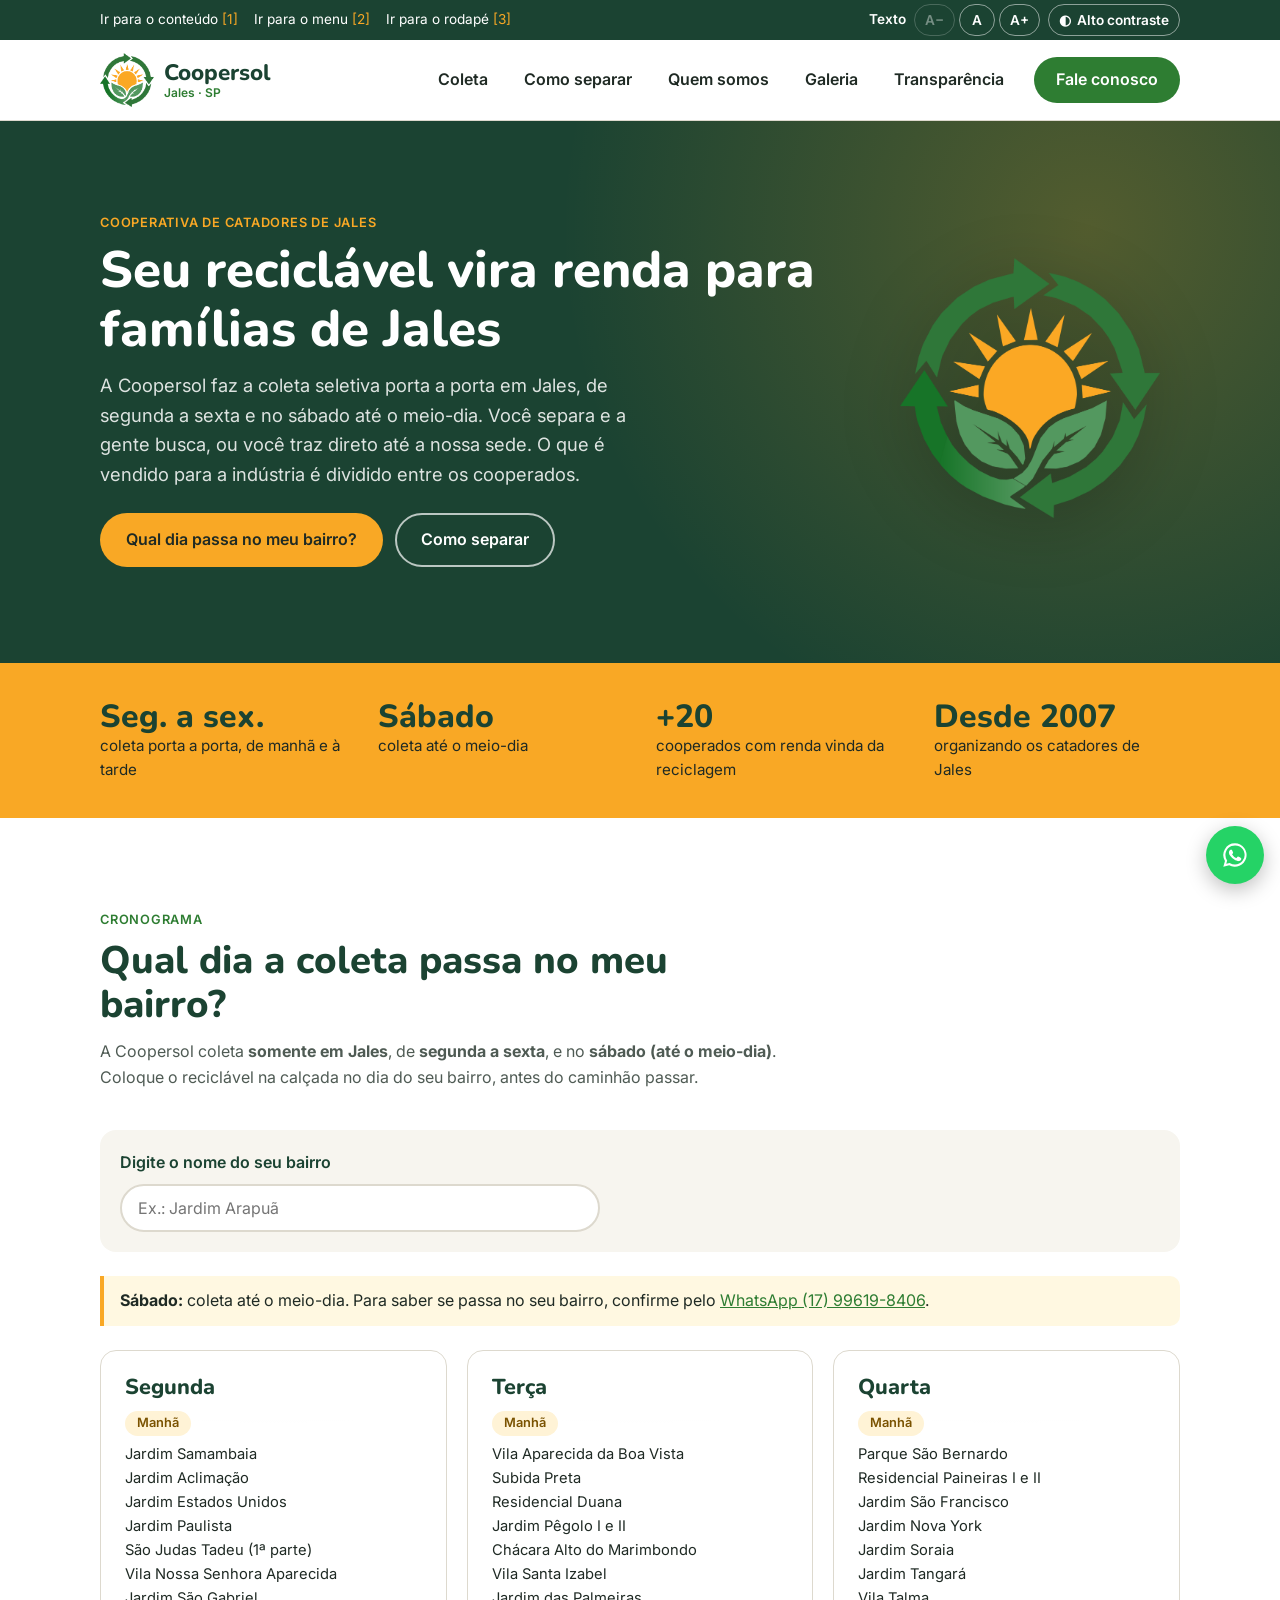
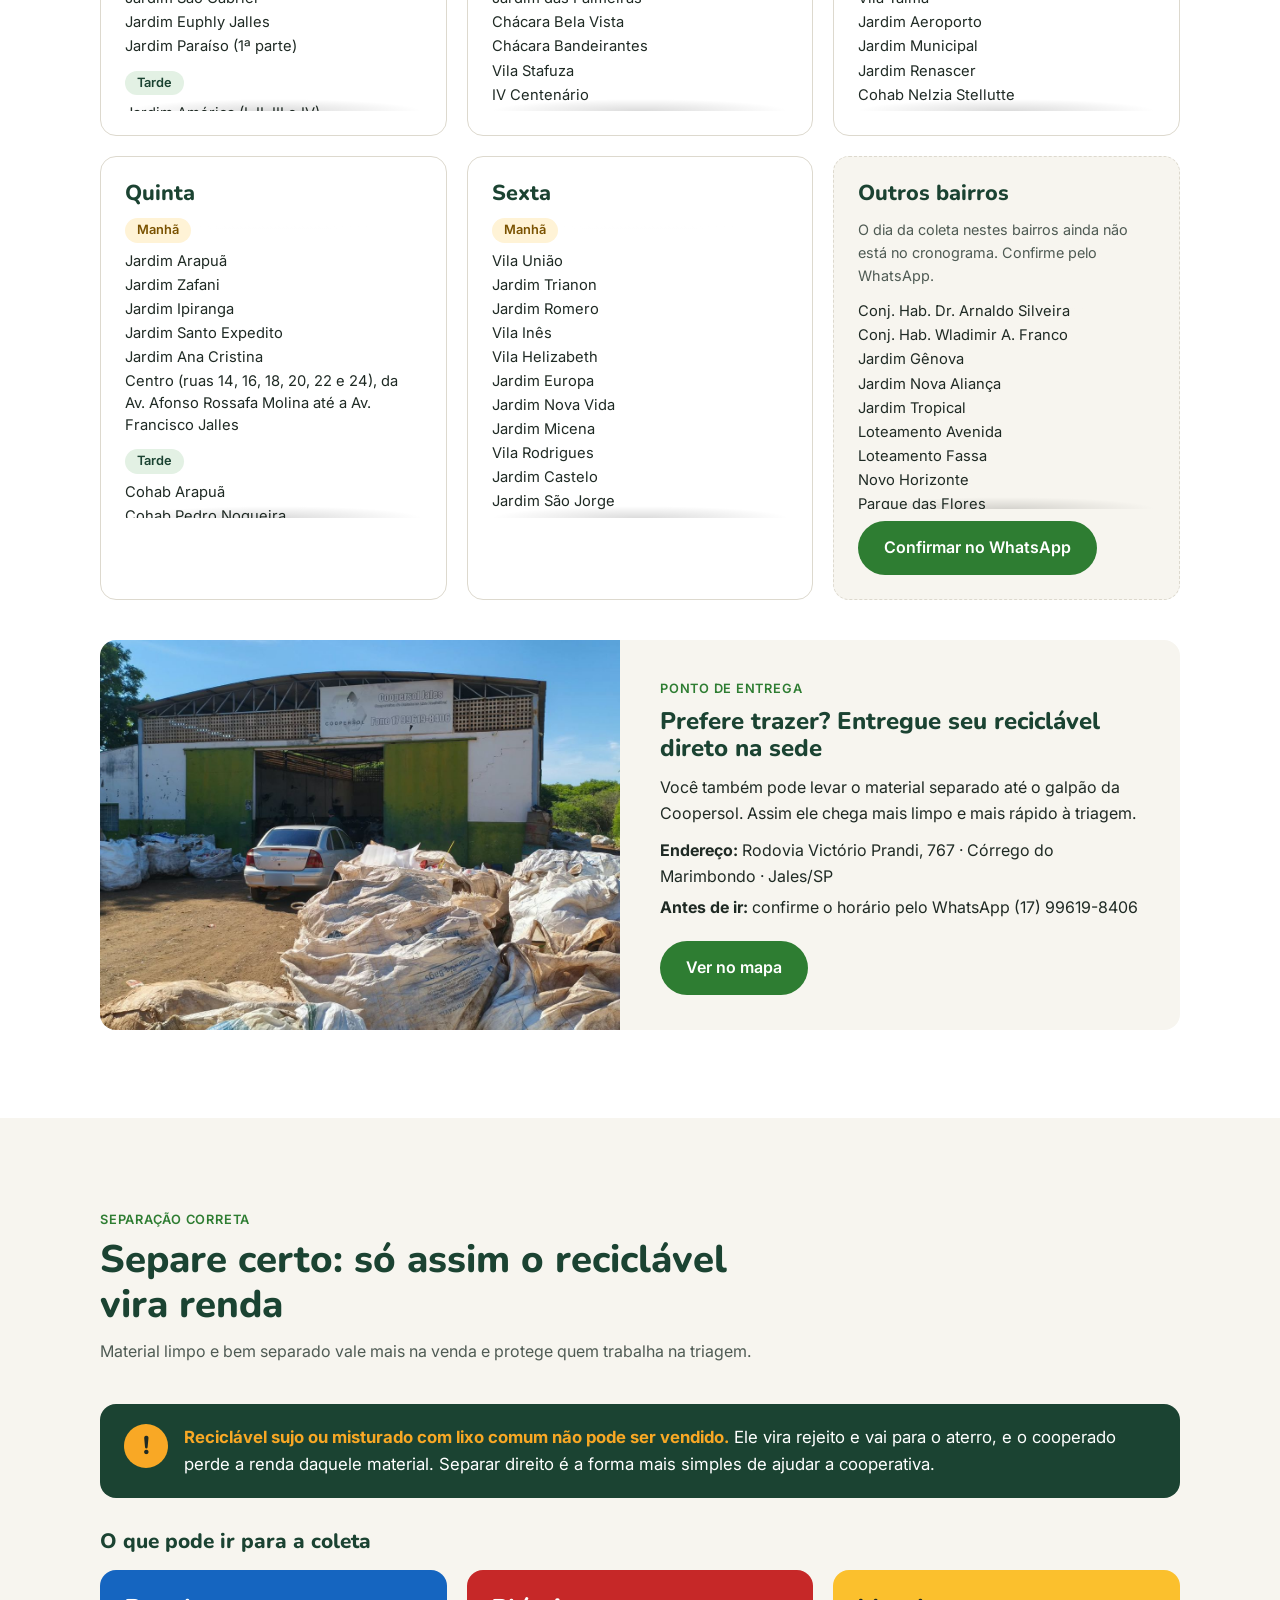
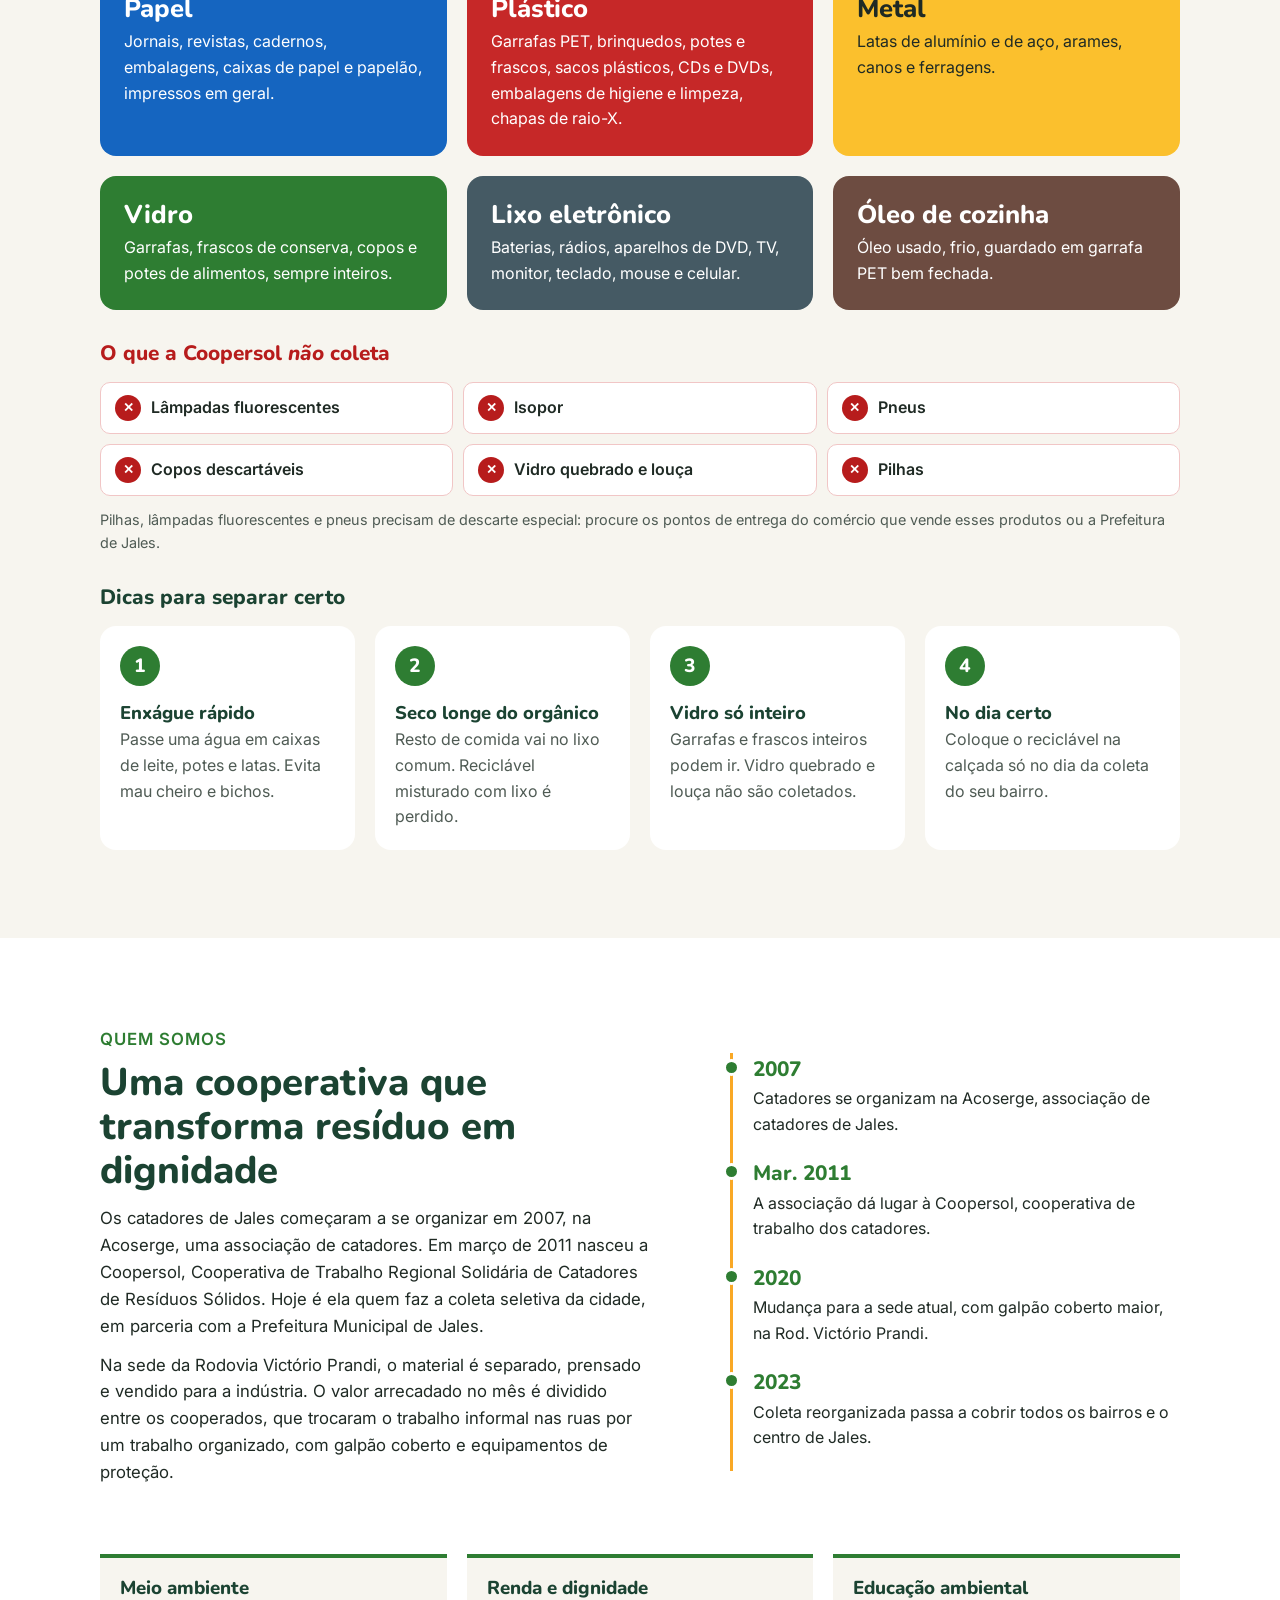
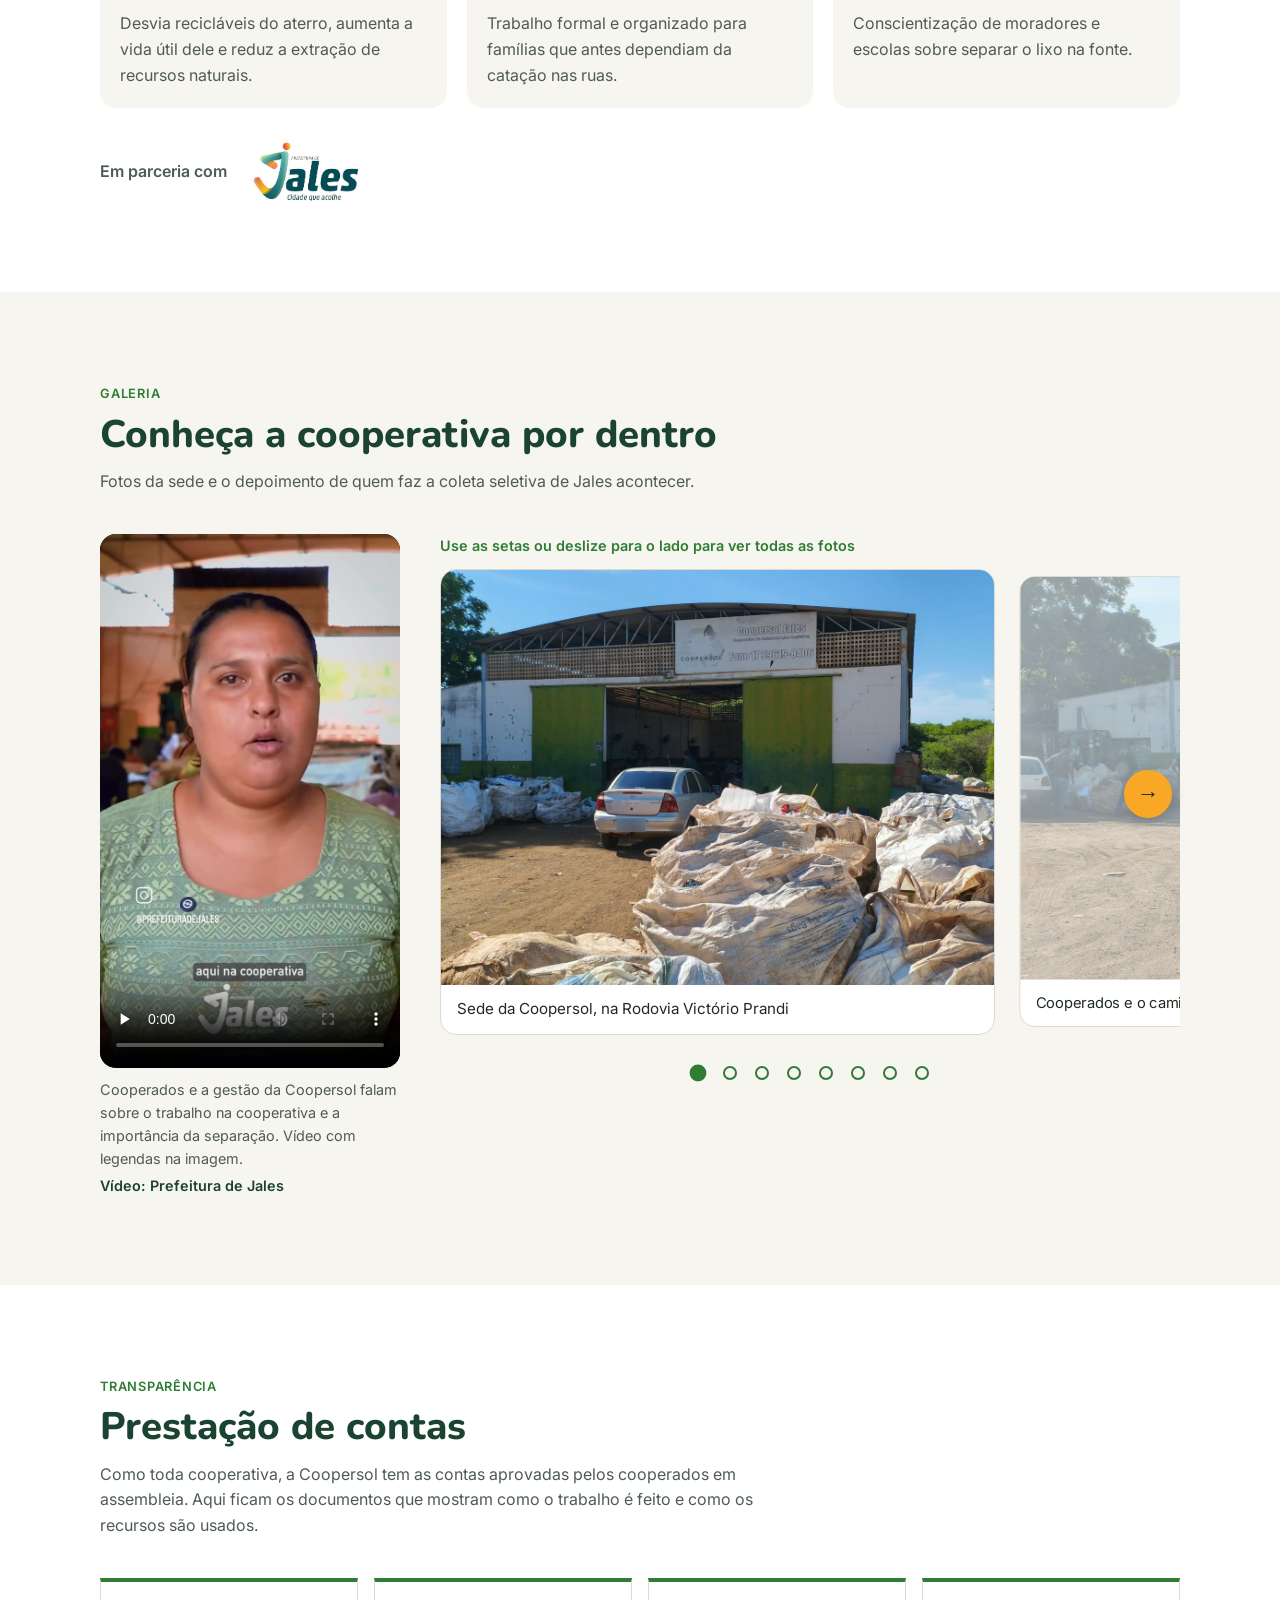
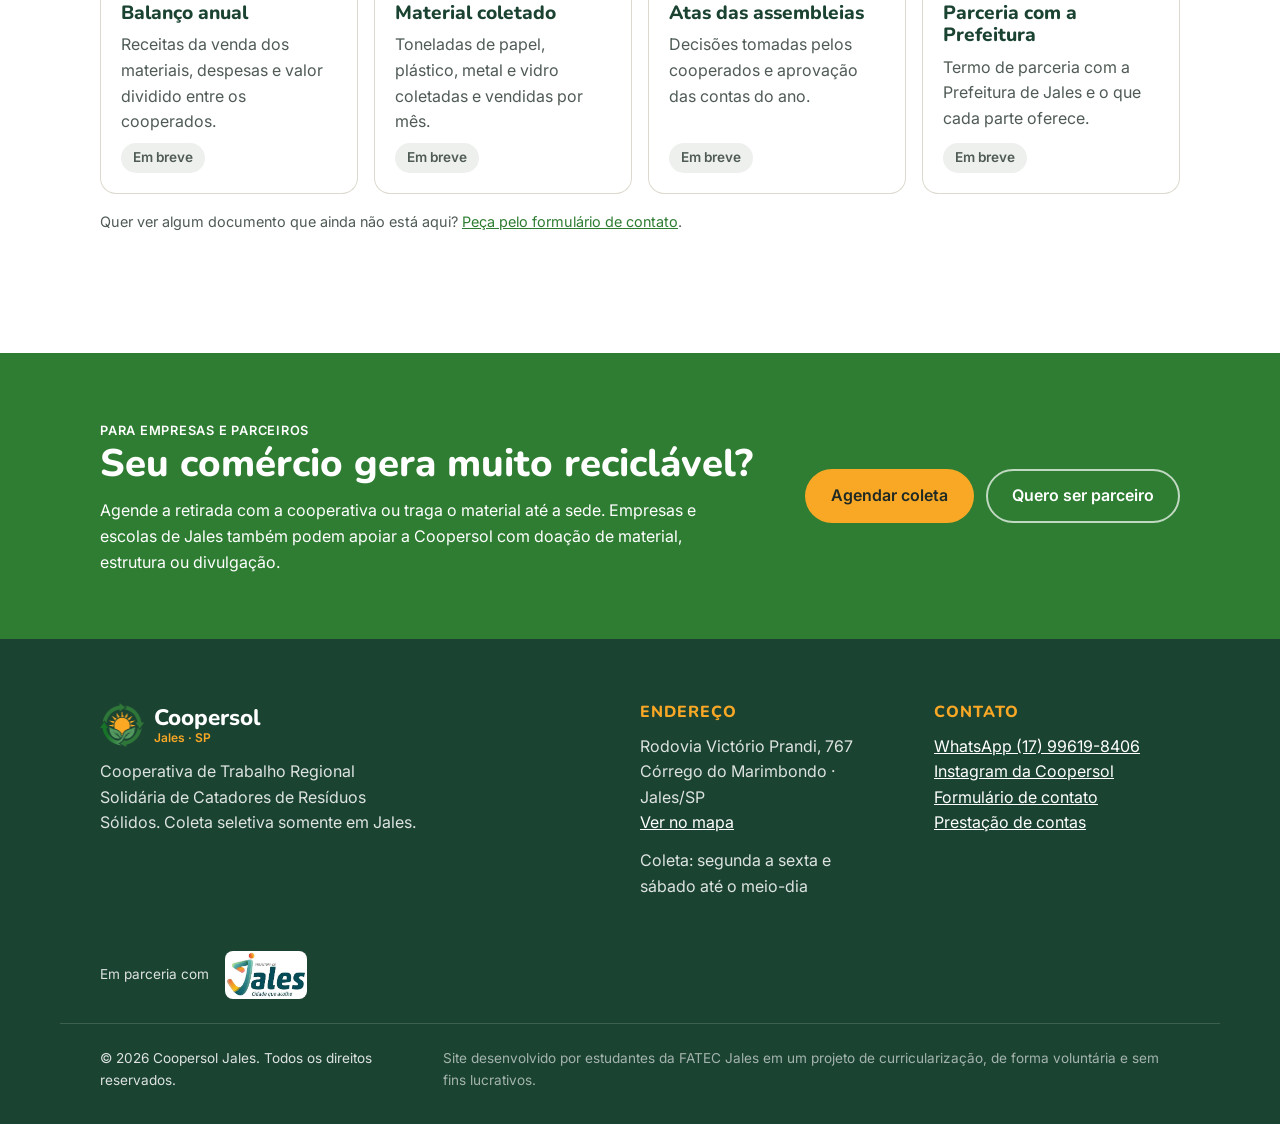
==== index.html @ 50dcba70 "Add files via upload" ====
<!DOCTYPE html>
<html lang="pt-BR">
<head>
  <meta charset="UTF-8">
  <meta name="viewport" content="width=device-width, initial-scale=1.0">
  <title>Coopersol Jales — Coleta seletiva que gera renda</title>
  <meta name="description" content="Coopersol: cooperativa de catadores que faz a coleta seletiva em Jales/SP, de segunda a sábado. Veja o dia da coleta no seu bairro, o que separar e o que não coletamos.">
  <link rel="icon" href="assets/img/logo.png" type="image/svg+xml">

  <!-- Fontes -->
  <link rel="preconnect" href="https://fonts.googleapis.com">
  <link rel="preconnect" href="https://fonts.gstatic.com" crossorigin>
  <link href="https://fonts.googleapis.com/css2?family=Inter:wght@400;600&family=Nunito:wght@700;800&display=swap" rel="stylesheet">

  <!-- CSS: base para todos + um arquivo por tamanho de tela -->
  <link rel="stylesheet" href="assets/css/base.css">
  <link rel="stylesheet" href="assets/css/mobile.css" media="(max-width: 767px)">
  <link rel="stylesheet" href="assets/css/tablet.css" media="(min-width: 768px) and (max-width: 1023px)">
  <link rel="stylesheet" href="assets/css/desktop.css" media="(min-width: 1024px)">

  <!-- Aplica as preferências de acessibilidade salvas antes de desenhar a página (evita "piscar") -->
  <script>
    try {
      var a11y = JSON.parse(localStorage.getItem('coopersol-a11y') || '{}');
      if (a11y.contraste) document.documentElement.classList.add('alto-contraste');
      if (a11y.fonte) document.documentElement.style.fontSize = [100, 112.5, 125, 137.5][a11y.fonte] + '%';
    } catch (e) {}
  </script>
  <script src="assets/js/main.js" defer></script>
</head>
<body>

  <!-- ===== ACESSIBILIDADE =====
       Atalhos de teclado no padrão eMAG: Alt+1 conteúdo, Alt+2 menu, Alt+3 rodapé.
       Os botões de fonte e contraste são controlados por assets/js/main.js e ficam salvos no navegador. -->
  <a class="pular" href="#conteudo">Pular para o conteúdo</a>

  <div class="acessibilidade" role="region" aria-label="Opções de acessibilidade">
    <div class="container acessibilidade__linha">
      <nav class="acessibilidade__atalhos" aria-label="Atalhos">
        <a href="#conteudo" accesskey="1">Ir para o conteúdo <span>[1]</span></a>
        <a href="#menu" accesskey="2">Ir para o menu <span>[2]</span></a>
        <a href="#contato" accesskey="3">Ir para o rodapé <span>[3]</span></a>
      </nav>
      <div class="acessibilidade__opcoes">
        <span class="acessibilidade__rotulo" id="rotulo-fonte">Texto</span>
        <div class="a11y-grupo" role="group" aria-labelledby="rotulo-fonte">
          <button type="button" class="a11y-botao" data-a11y="menos" aria-label="A− diminuir o texto">A&minus;</button>
          <button type="button" class="a11y-botao" data-a11y="normal" aria-label="A tamanho normal do texto">A</button>
          <button type="button" class="a11y-botao" data-a11y="mais" aria-label="A+ aumentar o texto">A+</button>
        </div>
        <button type="button" class="a11y-botao" data-a11y="contraste" aria-pressed="false">
          <span aria-hidden="true">&#9680;</span> Alto contraste
        </button>
      </div>
      <p class="sr-only" id="a11y-aviso" aria-live="polite"></p>
    </div>
  </div>

  <!-- ===== CABEÇALHO ===== -->
  <header class="topo">
    <div class="container topo__linha">
      <a href="#conteudo" class="marca">
        <img src="assets/img/logo.png" alt="" class="marca__simbolo" width="54" height="54">
        <span class="marca__texto">
          <span class="marca__nome">Coopersol</span>
          <span class="marca__local">Jales · SP</span>
        </span>
      </a>

      <!-- Menu sem JavaScript: o checkbox abre/fecha o menu no celular -->
      <input type="checkbox" id="menu-toggle" class="menu-toggle" aria-label="Abrir menu">
      <label for="menu-toggle" class="menu-botao" aria-hidden="true">
        <span></span><span></span><span></span>
      </label>

      <nav class="menu" id="menu" aria-label="Menu principal">
        <a href="#coleta">Coleta</a>
        <a href="#separar">Como separar</a>
        <a href="#sobre">Quem somos</a>
        <a href="#galeria">Galeria</a>
        <a href="#transparencia">Transparência</a>
        <a href="formulario.html" class="menu__destaque">Fale conosco</a>
      </nav>
    </div>
  </header>

  <main id="conteudo" tabindex="-1">

    <!-- ===== HERO ===== -->
    <section class="hero">
      <div class="container hero__linha">
        <div class="hero__texto">
          <p class="etiqueta etiqueta--clara">Cooperativa de catadores de Jales</p>
          <h1>Seu reciclável vira renda para famílias de Jales</h1>
          <p class="hero__resumo">
            A Coopersol faz a coleta seletiva porta a porta em Jales, de segunda a sexta
            e no sábado até o meio-dia. Você separa e a gente busca, ou você traz direto até a nossa sede.
            O que é vendido para a indústria é dividido entre os cooperados.
          </p>
          <div class="hero__acoes">
            <a href="#coleta" class="botao botao--sol">Qual dia passa no meu bairro?</a>
            <a href="#separar" class="botao botao--contorno">Como separar</a>
          </div>
        </div>

        <div class="hero__arte" aria-hidden="true">
          <img src="assets/img/logo.png" alt="" width="260" height="260">
        </div>
      </div>
    </section>

    <!-- ===== NÚMEROS ===== -->
    <section class="numeros" aria-label="A Coopersol em números">
      <div class="container numeros__linha">
        <div class="numero">
          <strong>Seg. a sex.</strong>
          <span>coleta porta a porta, de manhã e à tarde</span>
        </div>
        <div class="numero">
          <strong>Sábado</strong>
          <span>coleta até o meio-dia</span>
        </div>
        <div class="numero">
          <strong>+20</strong>
          <span>cooperados com renda vinda da reciclagem</span>
        </div>
        <div class="numero">
          <strong>Desde 2007</strong>
          <span>organizando os catadores de Jales</span>
        </div>
      </div>
    </section>

    <!-- ===== COLETA NO BAIRRO ===== -->
    <section id="coleta" class="secao" aria-labelledby="titulo-coleta">
      <div class="container">
        <div class="secao__cabeca">
          <p class="etiqueta">Cronograma</p>
          <h2 id="titulo-coleta">Qual dia a coleta passa no meu bairro?</h2>
          <p>
            A Coopersol coleta <strong>somente em Jales</strong>, de <strong>segunda a sexta</strong>,
            e no <strong>sábado (até o meio-dia)</strong>. Coloque o reciclável na calçada no dia do seu bairro,
            antes do caminhão passar.
          </p>
        </div>

        <!-- Busca de bairro (assets/js/main.js). Sem JavaScript, a lista completa continua visível. -->
        <div class="busca" role="search" hidden>
          <label for="busca-bairro" class="busca__rotulo">Digite o nome do seu bairro</label>
          <div class="busca__linha">
            <input type="search" id="busca-bairro" class="busca__campo" placeholder="Ex.: Jardim Arapuã"
                   autocomplete="off" aria-describedby="busca-resultado">
          </div>
          <p class="busca__resultado" id="busca-resultado" aria-live="polite"></p>
        </div>

        <p class="aviso">
          <strong>Sábado:</strong> coleta até o meio-dia. Para saber se passa no seu bairro, confirme pelo
          <a href="https://wa.me/5517996198406">WhatsApp (17) 99619-8406</a>.
        </p>

        <div class="dias">
          <article class="dia" data-dia="Segunda">
            <h3 class="dia__nome">Segunda</h3>
            <div class="dia__corpo" tabindex="0" role="region" aria-label="Bairros atendidos na segunda">
              <div class="turno" data-turno="Manhã">
                <span class="turno__rotulo turno__rotulo--manha">Manhã</span>
                <ul class="bairros">
                  <li>Jardim Samambaia</li>
                  <li>Jardim Aclimação</li>
                  <li>Jardim Estados Unidos</li>
                  <li>Jardim Paulista</li>
                  <li>São Judas Tadeu (1ª parte)</li>
                  <li>Vila Nossa Senhora Aparecida</li>
                  <li>Jardim São Gabriel</li>
                  <li>Jardim Euphly Jalles</li>
                  <li>Jardim Paraíso (1ª parte)</li>
                </ul>
              </div>
              <div class="turno" data-turno="Tarde">
                <span class="turno__rotulo turno__rotulo--tarde">Tarde</span>
                <ul class="bairros">
                  <li>Jardim América (I, II, III e IV)</li>
                  <li>São Judas Tadeu (2ª parte)</li>
                  <li>Jardim Paraíso (2ª parte)</li>
                  <li>Centro (comércio)</li>
                </ul>
              </div>
            </div>
          </article>

          <article class="dia" data-dia="Terça">
            <h3 class="dia__nome">Terça</h3>
            <div class="dia__corpo" tabindex="0" role="region" aria-label="Bairros atendidos na terça">
              <div class="turno" data-turno="Manhã">
                <span class="turno__rotulo turno__rotulo--manha">Manhã</span>
                <ul class="bairros">
                  <li>Vila Aparecida da Boa Vista</li>
                  <li>Subida Preta</li>
                  <li>Residencial Duana</li>
                  <li>Jardim Pêgolo I e II</li>
                  <li>Chácara Alto do Marimbondo</li>
                  <li>Vila Santa Izabel</li>
                  <li>Jardim das Palmeiras</li>
                  <li>Chácara Bela Vista</li>
                  <li>Chácara Bandeirantes</li>
                  <li>Vila Stafuza</li>
                  <li>IV Centenário</li>
                  <li>Vila São José</li>
                  <li>Jardim Bom Jesus</li>
                  <li>Jardim Morumbi</li>
                  <li>Residencial Maria Silveira</li>
                  <li>Residencial Maria Paula</li>
                  <li>Vila Pinheiro</li>
                  <li>Vila Norma</li>
                </ul>
              </div>
              <div class="turno" data-turno="Tarde">
                <span class="turno__rotulo turno__rotulo--tarde">Tarde</span>
                <ul class="bairros">
                  <li>Jardim Oiti</li>
                  <li>Jardim Primavera</li>
                  <li>Residencial São Lucas</li>
                  <li>Jardim Pires de Andrade</li>
                  <li>Vila Nascimento</li>
                  <li>Alto do Ipê</li>
                  <li>Centro (comércio)</li>
                </ul>
              </div>
            </div>
          </article>

          <article class="dia" data-dia="Quarta">
            <h3 class="dia__nome">Quarta</h3>
            <div class="dia__corpo" tabindex="0" role="region" aria-label="Bairros atendidos na quarta">
              <div class="turno" data-turno="Manhã">
                <span class="turno__rotulo turno__rotulo--manha">Manhã</span>
                <ul class="bairros">
                  <li>Parque São Bernardo</li>
                  <li>Residencial Paineiras I e II</li>
                  <li>Jardim São Francisco</li>
                  <li>Jardim Nova York</li>
                  <li>Jardim Soraia</li>
                  <li>Jardim Tangará</li>
                  <li>Vila Talma</li>
                  <li>Jardim Aeroporto</li>
                  <li>Jardim Municipal</li>
                  <li>Jardim Renascer</li>
                  <li>Cohab Nelzia Stellutte</li>
                  <li>CECAP</li>
                  <li>Jardim Novo Mundo</li>
                  <li>Jardim Brasília</li>
                  <li>Jardim Paulo VI</li>
                  <li>Cohab Honório Amadeu</li>
                  <li>Vila Maria</li>
                </ul>
              </div>
              <div class="turno" data-turno="Tarde">
                <span class="turno__rotulo turno__rotulo--tarde">Tarde</span>
                <ul class="bairros">
                  <li>Jardim Morumbi</li>
                  <li>Jardim Eldorado</li>
                  <li>Jardim Brasil</li>
                  <li>Jardim Monterey</li>
                  <li>Jardim do Bosque</li>
                  <li>Jardim Guaraní</li>
                  <li>Centro (comércio)</li>
                </ul>
              </div>
            </div>
          </article>

          <article class="dia" data-dia="Quinta">
            <h3 class="dia__nome">Quinta</h3>
            <div class="dia__corpo" tabindex="0" role="region" aria-label="Bairros atendidos na quinta">
              <div class="turno" data-turno="Manhã">
                <span class="turno__rotulo turno__rotulo--manha">Manhã</span>
                <ul class="bairros">
                  <li>Jardim Arapuã</li>
                  <li>Jardim Zafani</li>
                  <li>Jardim Ipiranga</li>
                  <li>Jardim Santo Expedito</li>
                  <li>Jardim Ana Cristina</li>
                  <li>Centro (ruas 14, 16, 18, 20, 22 e 24), da Av. Afonso Rossafa Molina até a Av. Francisco Jalles</li>
                </ul>
              </div>
              <div class="turno" data-turno="Tarde">
                <span class="turno__rotulo turno__rotulo--tarde">Tarde</span>
                <ul class="bairros">
                  <li>Cohab Arapuã</li>
                  <li>Cohab Pedro Nogueira</li>
                  <li>Cohab João Colodetti</li>
                  <li>Vila Mariana</li>
                  <li>Maria Gabriela</li>
                  <li>JACB</li>
                  <li>Monte Líbano</li>
                </ul>
              </div>
            </div>
          </article>

          <article class="dia" data-dia="Sexta">
            <h3 class="dia__nome">Sexta</h3>
            <div class="dia__corpo" tabindex="0" role="region" aria-label="Bairros atendidos na sexta">
              <div class="turno" data-turno="Manhã">
                <span class="turno__rotulo turno__rotulo--manha">Manhã</span>
                <ul class="bairros">
                  <li>Vila União</li>
                  <li>Jardim Trianon</li>
                  <li>Jardim Romero</li>
                  <li>Vila Inês</li>
                  <li>Vila Helizabeth</li>
                  <li>Jardim Europa</li>
                  <li>Jardim Nova Vida</li>
                  <li>Jardim Micena</li>
                  <li>Vila Rodrigues</li>
                  <li>Jardim Castelo</li>
                  <li>Jardim São Jorge</li>
                  <li>Vila Goldoni</li>
                  <li>Nova Jales (I e II)</li>
                  <li>Jardim Alvorada</li>
                  <li>Residencial Alpha Jales</li>
                </ul>
              </div>
              <div class="turno" data-turno="Tarde">
                <span class="turno__rotulo turno__rotulo--tarde">Tarde</span>
                <ul class="bairros">
                  <li>Cohab Roque Viola</li>
                  <li>Cohab Dercílio Joaquim de Carvalho</li>
                  <li>Cohab Santo Hernandes Argentina</li>
                  <li>Residencial Big Plaza</li>
                  <li>Centro (Rua 1 até a Av. Jânio Quadros)</li>
                  <li>Centro (Rua 2 até a Rua 14)</li>
                </ul>
              </div>
            </div>
          </article>

          <article class="dia dia--outros" data-dia="Outros" data-a-confirmar>
            <h3 class="dia__nome">Outros bairros</h3>
            <p class="dia__nota">O dia da coleta nestes bairros ainda não está no cronograma. Confirme pelo WhatsApp.</p>
            <div class="dia__corpo" tabindex="0" role="region" aria-label="Outros bairros, com dia a confirmar">
              <div class="turno" data-turno="dia a confirmar">
                <ul class="bairros">
                  <li>Conj. Hab. Dr. Arnaldo Silveira</li>
                  <li>Conj. Hab. Wladimir A. Franco</li>
                  <li>Jardim Gênova</li>
                  <li>Jardim Nova Aliança</li>
                  <li>Jardim Tropical</li>
                  <li>Loteamento Avenida</li>
                  <li>Loteamento Fassa</li>
                  <li>Novo Horizonte</li>
                  <li>Parque das Flores</li>
                  <li>Parque Industrial I (José Antônio Caparroz)</li>
                  <li>Parque Industrial II (Valentim Paulo Viola)</li>
                  <li>Residencial Bella Vista</li>
                  <li>Residencial Carmom</li>
                  <li>Residencial Gran Plaza</li>
                  <li>Residencial Green Valley</li>
                  <li>Residencial Hipócrates</li>
                  <li>Residencial Honório Amadeu</li>
                  <li>Residencial Jardim Elisa</li>
                  <li>Residencial Jardim Vila Maria II</li>
                  <li>Residencial José Rodrigues</li>
                  <li>Residencial Maione</li>
                </ul>
              </div>
            </div>
            <a href="https://wa.me/5517996198406" class="botao botao--verde">Confirmar no WhatsApp</a>
          </article>
        </div>

        <!-- Ponto de entrega na sede -->
        <div class="entrega">
          <img src="assets/img/galeria/01-fachada.jpg" alt="Fachada da sede da Coopersol, um galpão branco e verde com a placa da cooperativa" class="entrega__foto" width="1200" height="900" loading="lazy">
          <div class="entrega__texto">
            <p class="etiqueta">Ponto de entrega</p>
            <h3>Prefere trazer? Entregue seu reciclável direto na sede</h3>
            <p>
              Você também pode levar o material separado até o galpão da Coopersol.
              Assim ele chega mais limpo e mais rápido à triagem.
            </p>
            <ul class="entrega__info">
              <li><strong>Endereço:</strong> Rodovia Victório Prandi, 767 · Córrego do Marimbondo · Jales/SP</li>
              <li><strong>Antes de ir:</strong> confirme o horário pelo WhatsApp (17) 99619-8406</li>
            </ul>
            <a href="https://www.google.com/maps/search/?api=1&amp;query=-20.307562%2C-50.548875" class="botao botao--verde">Ver no mapa</a>
          </div>
        </div>
      </div>
    </section>

    <!-- ===== COMO SEPARAR ===== -->
    <section id="separar" class="secao secao--papel" aria-labelledby="titulo-separar">
      <div class="container">
        <div class="secao__cabeca">
          <p class="etiqueta">Separação correta</p>
          <h2 id="titulo-separar">Separe certo: só assim o reciclável vira renda</h2>
          <p>Material limpo e bem separado vale mais na venda e protege quem trabalha na triagem.</p>
        </div>

        <div class="destaque-separacao" role="note">
          <span class="destaque-separacao__icone" aria-hidden="true">!</span>
          <p>
            <strong>Reciclável sujo ou misturado com lixo comum não pode ser vendido.</strong>
            Ele vira rejeito e vai para o aterro, e o cooperado perde a renda daquele material.
            Separar direito é a forma mais simples de ajudar a cooperativa.
          </p>
        </div>

        <h3 class="subtitulo">O que pode ir para a coleta</h3>
        <div class="materiais">
          <article class="material material--papel">
            <h4>Papel</h4>
            <p>Jornais, revistas, cadernos, embalagens, caixas de papel e papelão, impressos em geral.</p>
          </article>
          <article class="material material--plastico">
            <h4>Plástico</h4>
            <p>Garrafas PET, brinquedos, potes e frascos, sacos plásticos, CDs e DVDs, embalagens de higiene e limpeza, chapas de raio-X.</p>
          </article>
          <article class="material material--metal">
            <h4>Metal</h4>
            <p>Latas de alumínio e de aço, arames, canos e ferragens.</p>
          </article>
          <article class="material material--vidro">
            <h4>Vidro</h4>
            <p>Garrafas, frascos de conserva, copos e potes de alimentos, sempre inteiros.</p>
          </article>
          <article class="material material--eletronico">
            <h4>Lixo eletrônico</h4>
            <p>Baterias, rádios, aparelhos de DVD, TV, monitor, teclado, mouse e celular.</p>
          </article>
          <article class="material material--oleo">
            <h4>Óleo de cozinha</h4>
            <p>Óleo usado, frio, guardado em garrafa PET bem fechada.</p>
          </article>
        </div>

        <h3 class="subtitulo subtitulo--alerta">O que a Coopersol <em>não</em> coleta</h3>
        <ul class="nao-coleta">
          <li>Lâmpadas fluorescentes</li>
          <li>Isopor</li>
          <li>Pneus</li>
          <li>Copos descartáveis</li>
          <li>Vidro quebrado e louça</li>
          <li>Pilhas</li>
        </ul>
        <p class="nota">
          Pilhas, lâmpadas fluorescentes e pneus precisam de descarte especial: procure os pontos de
          entrega do comércio que vende esses produtos ou a Prefeitura de Jales.
        </p>

        <h3 class="subtitulo">Dicas para separar certo</h3>
        <div class="dicas">
          <div class="dica">
            <span class="dica__numero" aria-hidden="true">1</span>
            <div>
              <h4>Enxágue rápido</h4>
              <p>Passe uma água em caixas de leite, potes e latas. Evita mau cheiro e bichos.</p>
            </div>
          </div>
          <div class="dica">
            <span class="dica__numero" aria-hidden="true">2</span>
            <div>
              <h4>Seco longe do orgânico</h4>
              <p>Resto de comida vai no lixo comum. Reciclável misturado com lixo é perdido.</p>
            </div>
          </div>
          <div class="dica">
            <span class="dica__numero" aria-hidden="true">3</span>
            <div>
              <h4>Vidro só inteiro</h4>
              <p>Garrafas e frascos inteiros podem ir. Vidro quebrado e louça não são coletados.</p>
            </div>
          </div>
          <div class="dica">
            <span class="dica__numero" aria-hidden="true">4</span>
            <div>
              <h4>No dia certo</h4>
              <p>Coloque o reciclável na calçada só no dia da coleta do seu bairro.</p>
            </div>
          </div>
        </div>
      </div>
    </section>

    <!-- ===== QUEM SOMOS ===== -->
    <section id="sobre" class="secao" aria-labelledby="titulo-sobre">
      <div class="container sobre">
        <div class="sobre__texto">
          <p class="etiqueta">Quem somos</p>
          <h2 id="titulo-sobre">Uma cooperativa que transforma resíduo em dignidade</h2>
          <p>
            Os catadores de Jales começaram a se organizar em 2007, na Acoserge, uma associação
            de catadores. Em março de 2011 nasceu a Coopersol, Cooperativa de Trabalho Regional
            Solidária de Catadores de Resíduos Sólidos. Hoje é ela quem faz a coleta seletiva
            da cidade, em parceria com a Prefeitura Municipal de Jales.
          </p>
          <p>
            Na sede da Rodovia Victório Prandi, o material é separado, prensado e vendido
            para a indústria. O valor arrecadado no mês é dividido entre os cooperados, que
            trocaram o trabalho informal nas ruas por um trabalho organizado, com galpão coberto
            e equipamentos de proteção.
          </p>
        </div>

        <ol class="linha-tempo">
          <li>
            <span class="linha-tempo__ano">2007</span>
            <p>Catadores se organizam na Acoserge, associação de catadores de Jales.</p>
          </li>
          <li>
            <span class="linha-tempo__ano">Mar. 2011</span>
            <p>A associação dá lugar à Coopersol, cooperativa de trabalho dos catadores.</p>
          </li>
          <!-- CONFIRMAR com o Sandro se a mudança de sede foi mesmo em 2020 -->
          <li>
            <span class="linha-tempo__ano">2020</span>
            <p>Mudança para a sede atual, com galpão coberto maior, na Rod. Victório Prandi.</p>
          </li>
          <li>
            <span class="linha-tempo__ano">2023</span>
            <p>Coleta reorganizada passa a cobrir todos os bairros e o centro de Jales.</p>
          </li>
        </ol>
      </div>

      <div class="container pilares">
        <article class="pilar">
          <h3>Meio ambiente</h3>
          <p>Desvia recicláveis do aterro, aumenta a vida útil dele e reduz a extração de recursos naturais.</p>
        </article>
        <article class="pilar">
          <h3>Renda e dignidade</h3>
          <p>Trabalho formal e organizado para famílias que antes dependiam da catação nas ruas.</p>
        </article>
        <article class="pilar">
          <h3>Educação ambiental</h3>
          <p>Conscientização de moradores e escolas sobre separar o lixo na fonte.</p>
        </article>
      </div>

      <div class="container parceria">
        <p>Em parceria com</p>
        <img src="assets/img/prefeitura-jales.jpg" alt="Prefeitura de Jales, Cidade que acolhe" width="622" height="362" class="parceria__logo">
      </div>
    </section>

    <!-- ===== GALERIA: VÍDEO + CARROSSEL DE FOTOS ===== -->
    <section id="galeria" class="secao secao--papel" aria-labelledby="titulo-galeria">
      <div class="container">
        <div class="secao__cabeca">
          <p class="etiqueta">Galeria</p>
          <h2 id="titulo-galeria">Conheça a cooperativa por dentro</h2>
          <p>Fotos da sede e o depoimento de quem faz a coleta seletiva de Jales acontecer.</p>
        </div>

        <div class="galeria">
          <figure class="video">
            <video controls preload="none" poster="assets/video/poster.jpg" width="720" height="1280"
                   aria-describedby="video-descricao">
              <source src="assets/video/coopersol-prefeitura.mp4" type="video/mp4">
              Seu navegador não reproduz vídeos.
              <a href="assets/video/coopersol-prefeitura.mp4">Baixe o vídeo</a>.
            </video>
            <figcaption id="video-descricao">
              Cooperados e a gestão da Coopersol falam sobre o trabalho na cooperativa
              e a importância da separação. Vídeo com legendas na imagem.
              <span class="credito">Vídeo: Prefeitura de Jales</span>
            </figcaption>
          </figure>

          <div class="fotos">
            <p class="fotos__dica" id="fotos-dica">
              Use as setas ou deslize para o lado para ver todas as fotos
            </p>
            <!-- Carrossel: scroll-snap no CSS + setas, bolinhas e rolagem suave no assets/js/main.js -->
            <div class="carrossel-moldura">
              <button type="button" class="carrossel__seta carrossel__seta--anterior" aria-label="Foto anterior" hidden>&#8592;</button>
              <ul class="carrossel" tabindex="0" aria-label="Fotos da Coopersol" aria-describedby="fotos-dica">
              <li class="slide">
                <figure>
                  <img src="assets/img/galeria/01-fachada.jpg" alt="Fachada do galpão da Coopersol com a placa da cooperativa e um carro estacionado na frente" width="1200" height="900" loading="lazy">
                  <figcaption>Sede da Coopersol, na Rodovia Victório Prandi</figcaption>
                </figure>
              </li>
              <li class="slide">
                <figure>
                  <img src="assets/img/galeria/02-cooperados.jpg" alt="Grupo de cooperados em frente ao galpão, ao lado do caminhão da coleta e de big bags com material" width="1200" height="900" loading="lazy">
                  <figcaption>Cooperados e o caminhão da coleta</figcaption>
                </figure>
              </li>
              <li class="slide">
                <figure>
                  <img src="assets/img/galeria/03-galpao.jpg" alt="Interior do galpão coberto, com uma grande pilha de recicláveis e cooperadas trabalhando na mesa de triagem ao fundo" width="1200" height="900" loading="lazy">
                  <figcaption>Galpão de triagem: o material chega da coleta e é separado</figcaption>
                </figure>
              </li>
              <li class="slide">
                <figure>
                  <img src="assets/img/galeria/04-prensa.jpg" alt="Prensa hidráulica azul e amarela ao lado de fardos de papel já prensados" width="1200" height="900" loading="lazy">
                  <figcaption>Prensa que transforma o material em fardos</figcaption>
                </figure>
              </li>
              <li class="slide">
                <figure>
                  <img src="assets/img/galeria/05-fardos.jpg" alt="Fardos de papelão empilhados no pátio, cobertos por lona" width="1200" height="900" loading="lazy">
                  <figcaption>Fardos de papelão prontos para a venda à indústria</figcaption>
                </figure>
              </li>
              <li class="slide">
                <figure>
                  <img src="assets/img/galeria/06-bags.jpg" alt="Big bags cheios de material separado ao lado do galpão" width="1200" height="900" loading="lazy">
                  <figcaption>Big bags com material já separado</figcaption>
                </figure>
              </li>
              <li class="slide">
                <figure>
                  <img src="assets/img/galeria/07-patio.jpg" alt="Pátio com empilhadeira e big bags com latas e garrafas PET" width="1200" height="900" loading="lazy">
                  <figcaption>Pátio com latas e garrafas PET separadas</figcaption>
                </figure>
              </li>
              <li class="slide">
                <figure>
                  <img src="assets/img/galeria/08-visita.jpg" alt="Estudantes conversando com uma cooperada na entrada do galpão" width="1200" height="900" loading="lazy">
                  <figcaption>Visita dos estudantes da FATEC Jales, novembro de 2026</figcaption>
                </figure>
              </li>
              </ul>
              <button type="button" class="carrossel__seta carrossel__seta--proxima" aria-label="Próxima foto" hidden>&#8594;</button>
            </div>
            <div class="carrossel__pontos" hidden></div>
            <p class="sr-only" id="carrossel-aviso" aria-live="polite"></p>
          </div>
        </div>
      </div>
    </section>

    <!-- ===== PRESTAÇÃO DE CONTAS ===== -->
    <section id="transparencia" class="secao" aria-labelledby="titulo-transparencia">
      <div class="container">
        <div class="secao__cabeca">
          <p class="etiqueta">Transparência</p>
          <h2 id="titulo-transparencia">Prestação de contas</h2>
          <p>
            Como toda cooperativa, a Coopersol tem as contas aprovadas pelos cooperados em assembleia.
            Aqui ficam os documentos que mostram como o trabalho é feito e como os recursos são usados.
          </p>
        </div>

        <!-- Para publicar um documento: coloque o PDF em assets/docs/, troque o <span class="status">
             por um link <a class="botao botao--verde" href="assets/docs/arquivo.pdf">Abrir PDF</a> -->
        <div class="documentos">
          <article class="documento">
            <h3>Balanço anual</h3>
            <p>Receitas da venda dos materiais, despesas e valor dividido entre os cooperados.</p>
            <span class="status">Em breve</span>
          </article>
          <article class="documento">
            <h3>Material coletado</h3>
            <p>Toneladas de papel, plástico, metal e vidro coletadas e vendidas por mês.</p>
            <span class="status">Em breve</span>
          </article>
          <article class="documento">
            <h3>Atas das assembleias</h3>
            <p>Decisões tomadas pelos cooperados e aprovação das contas do ano.</p>
            <span class="status">Em breve</span>
          </article>
          <article class="documento">
            <h3>Parceria com a Prefeitura</h3>
            <p>Termo de parceria com a Prefeitura de Jales e o que cada parte oferece.</p>
            <span class="status">Em breve</span>
          </article>
        </div>
        <p class="nota">
          Quer ver algum documento que ainda não está aqui?
          <a href="formulario.html">Peça pelo formulário de contato</a>.
        </p>
      </div>
    </section>

    <!-- ===== EMPRESAS ===== -->
    <section id="empresas" class="secao secao--verde" aria-labelledby="titulo-empresas">
      <div class="container empresas">
        <div class="empresas__texto">
          <p class="etiqueta etiqueta--clara">Para empresas e parceiros</p>
          <h2 id="titulo-empresas">Seu comércio gera muito reciclável?</h2>
          <p>
            Agende a retirada com a cooperativa ou traga o material até a sede.
            Empresas e escolas de Jales também podem apoiar a Coopersol com doação
            de material, estrutura ou divulgação.
          </p>
        </div>
        <div class="empresas__acoes">
          <a href="https://wa.me/5517996198406" class="botao botao--sol">Agendar coleta</a>
          <a href="formulario.html" class="botao botao--contorno">Quero ser parceiro</a>
        </div>
      </div>
    </section>

  </main>

  <!-- ===== RODAPÉ / CONTATO ===== -->
  <footer id="contato" class="rodape" tabindex="-1">
    <div class="container rodape__linha">
      <div class="rodape__marca">
        <a href="#conteudo" class="marca marca--clara">
          <img src="assets/img/logo.png" alt="" class="marca__simbolo" width="44" height="44">
          <span class="marca__texto">
            <span class="marca__nome">Coopersol</span>
            <span class="marca__local">Jales · SP</span>
          </span>
        </a>
        <p>Cooperativa de Trabalho Regional Solidária de Catadores de Resíduos Sólidos. Coleta seletiva somente em Jales.</p>
      </div>

      <div class="rodape__bloco">
        <h3>Endereço</h3>
        <p>Rodovia Victório Prandi, 767<br>Córrego do Marimbondo · Jales/SP<br>
          <a href="https://www.google.com/maps/search/?api=1&amp;query=-20.307562%2C-50.548875">Ver no mapa</a></p>
        <p>Coleta: segunda a sexta e sábado até o meio-dia</p>
      </div>

      <div class="rodape__bloco">
        <h3>Contato</h3>
        <p>
          <a href="https://wa.me/5517996198406">WhatsApp (17) 99619-8406</a><br>
          <!-- TROCAR pelo endereço do perfil oficial no Instagram -->
          <a href="https://www.instagram.com/PERFIL_DA_COOPERSOL/">Instagram da Coopersol</a><br>
          <a href="formulario.html">Formulário de contato</a><br>
          <a href="#transparencia">Prestação de contas</a>
        </p>
      </div>
    </div>

    <div class="container rodape__parceria">
      <p>Em parceria com</p>
      <img src="assets/img/prefeitura-jales.jpg" alt="Prefeitura de Jales, Cidade que acolhe" width="155" height="90">
    </div>

    <div class="container rodape__base">
      <p class="rodape__copyright">&copy; 2026 Coopersol Jales. Todos os direitos reservados.</p>
      <p>Site desenvolvido por estudantes da FATEC Jales em um projeto de curricularização,
        de forma voluntária e sem fins lucrativos.</p>
    </div>
  </footer>

  <!-- Botão fixo de WhatsApp -->
  <a href="https://wa.me/5517996198406" class="whats-fixo" aria-label="Falar com a Coopersol no WhatsApp">
    <svg viewBox="0 0 24 24" width="28" height="28" aria-hidden="true"><path fill="currentColor" d="M12 2a10 10 0 0 0-8.6 15.1L2 22l5-1.3A10 10 0 1 0 12 2zm0 18.2a8.2 8.2 0 0 1-4.2-1.2l-.3-.2-3 .8.8-2.9-.2-.3A8.2 8.2 0 1 1 12 20.2zm4.5-6.1c-.2-.1-1.5-.7-1.7-.8s-.4-.1-.6.1-.7.8-.8 1-.3.2-.5.1a6.7 6.7 0 0 1-3.3-2.9c-.3-.4.3-.4.7-1.4a.5.5 0 0 0 0-.5l-.8-1.8c-.2-.5-.4-.4-.6-.4h-.5a1 1 0 0 0-.7.3 3 3 0 0 0-.9 2.2 5.1 5.1 0 0 0 1.1 2.7 11.6 11.6 0 0 0 4.4 3.9c1.7.7 2.3.8 3.1.6a2.7 2.7 0 0 0 1.8-1.2 2.2 2.2 0 0 0 .1-1.2c0-.1-.2-.2-.4-.3z"/></svg>
  </a>

  <!-- VLibras: tradutor para Libras do Governo Federal (vlibras.gov.br) -->
  <div vw class="enabled">
    <div vw-access-button class="active"></div>
    <div vw-plugin-wrapper>
      <div class="vw-plugin-top-wrapper"></div>
    </div>
  </div>
  <script src="https://vlibras.gov.br/app/vlibras-plugin.js" defer></script>

</body>
</html>
---- assets/css/base.css ----
/* =========================================================
   COOPERSOL — base.css
   Cores, fontes e componentes usados em TODOS os tamanhos.
   O layout de cada tela fica em mobile.css, tablet.css e desktop.css
   ========================================================= */

:root {
  /* Paleta da marca */
  --verde: #2E7D32;        /* Verde Coopersol — principal */
  --verde-mata: #1B4332;   /* títulos, rodapé, fundos escuros */
  --sol: #F9A825;          /* Amarelo Sol — destaques */
  --papel: #F7F5EF;        /* fundo */
  --grafite: #1F2A24;      /* texto */
  --branco: #FFFFFF;
  --linha: #DDD9CE;
  --texto-suave: #4F5B54;

  /* Cores funcionais (só no guia de separação) */
  /* tons escurecidos para o texto branco passar no contraste mínimo (WCAG AA, 4,5:1) */
  --mat-papel: #1565C0;
  --mat-plastico: #C62828;
  --mat-metal: #FBC02D;
  --mat-vidro: #2E7D32;
  --mat-eletronico: #455A64;
  --mat-oleo: #6D4C41;

  /* Fontes */
  --fonte-titulo: "Nunito", "Trebuchet MS", sans-serif;
  --fonte-texto: "Inter", "Segoe UI", Arial, sans-serif;

  /* Medidas */
  --raio: 16px;
  --raio-pilula: 999px;
  --largura-max: 1160px;
}

/* ---------- Reset simples ---------- */
*,
*::before,
*::after {
  box-sizing: border-box;
}

html {
  scroll-behavior: smooth;
  scroll-padding-top: 84px; /* compensa o cabeçalho fixo nos links #âncora */
}

body {
  margin: 0;
  font-family: var(--fonte-texto);
  font-size: 1rem;
  line-height: 1.6;
  color: var(--grafite);
  background: var(--branco);
}

img,
svg {
  display: block;
  max-width: 100%;
}

h1, h2, h3, h4 {
  font-family: var(--fonte-titulo);
  font-weight: 800;
  line-height: 1.15;
  color: var(--verde-mata);
  margin: 0 0 12px;
}

p {
  margin: 0 0 12px;
}

a {
  color: var(--verde);
}

/* Foco visível em tudo que recebe o teclado */
a:focus-visible,
button:focus-visible,
video:focus-visible,
[tabindex]:focus-visible,
label:focus-visible,
.menu-toggle:focus-visible + .menu-botao {
  outline: 3px solid var(--sol);
  outline-offset: 3px;
}

main:focus,
footer:focus {
  outline: none;
}

.container {
  width: 100%;
  max-width: var(--largura-max);
  margin: 0 auto;
}

/* ---------- Etiqueta (texto pequeno acima dos títulos) ---------- */
.etiqueta {
  display: inline-block;
  font-size: 0.8rem;
  font-weight: 600;
  letter-spacing: 0.06em;
  text-transform: uppercase;
  color: var(--verde);
  margin-bottom: 8px;
}

.etiqueta--clara {
  color: var(--sol);
}

/* amarelo sobre o verde médio não passa no contraste: usa branco */
.secao--verde .etiqueta--clara {
  color: var(--branco);
}

/* ---------- Botões ---------- */
.botao {
  display: inline-flex;
  align-items: center;
  justify-content: center;
  min-height: 48px;              /* área de toque confortável */
  padding: 12px 24px;
  border-radius: var(--raio-pilula);
  border: 2px solid transparent;
  font-family: var(--fonte-texto);
  font-weight: 600;
  font-size: 1rem;
  text-align: center;
  text-decoration: none;
  transition: transform 0.15s ease, background-color 0.15s ease;
}

.botao:hover {
  transform: translateY(-2px);
}

.botao--sol {
  background: var(--sol);
  color: var(--grafite);
}

.botao--sol:hover {
  background: #FFB733;
}

.botao--verde {
  background: var(--verde);
  color: var(--branco);
}

.botao--verde:hover {
  background: var(--verde-mata);
}

.botao--limpar {
  background: transparent;
  border-color: var(--linha);
  color: var(--texto-suave);
}

.botao--limpar:hover {
  border-color: var(--texto-suave);
}

.botao--contorno {
  border-color: rgba(255, 255, 255, 0.7);
  color: var(--branco);
}

.botao--contorno:hover {
  background: rgba(255, 255, 255, 0.12);
}

/* ---------- Cabeçalho ---------- */
.topo {
  position: sticky;
  top: 0;
  z-index: 10;
  background: var(--branco);
  border-bottom: 1px solid var(--linha);
}

.topo__linha {
  display: flex;
  align-items: center;
  justify-content: space-between;
  flex-wrap: wrap;
  min-height: 72px;
}

.marca {
  display: flex;
  align-items: center;
  gap: 10px;
  text-decoration: none;
}

.marca__texto {
  display: flex;
  flex-direction: column;
  line-height: 1.1;
}

.marca__nome {
  font-family: var(--fonte-titulo);
  font-weight: 800;
  font-size: 1.4rem;
  color: var(--verde-mata);
}

.marca__local {
  font-size: 0.75rem;
  font-weight: 600;
  color: var(--verde);
}

.marca--clara .marca__nome {
  color: var(--branco);
}

.marca--clara .marca__local {
  color: var(--sol);
}

.menu-toggle {
  /* o checkbox fica escondido; quem aparece é o label (ícone) */
  position: absolute;
  opacity: 0;
  pointer-events: none;
}

.menu {
  display: flex;
}

.menu a {
  font-weight: 600;
  color: var(--grafite);
  text-decoration: none;
}

.menu a:hover {
  color: var(--verde);
}

.menu a.menu__destaque {
  background: var(--verde);
  color: var(--branco);
  border-radius: var(--raio-pilula);
}

/* ---------- Hero ---------- */
.hero {
  background:
    radial-gradient(circle at 85% 20%, rgba(249, 168, 37, 0.25), transparent 45%),
    var(--verde-mata);
  color: var(--branco);
}

.hero__linha {
  display: flex;
  align-items: center;
}

.hero h1 {
  color: var(--branco);
}

.hero__resumo {
  color: rgba(255, 255, 255, 0.85);
}

.hero__acoes {
  display: flex;
  flex-wrap: wrap;
  gap: 12px;
  margin-top: 24px;
}

.hero__arte img {
  filter: drop-shadow(0 12px 32px rgba(0, 0, 0, 0.25));
}

/* ---------- Números ---------- */
.numeros {
  background: var(--sol);
}

/* GRID: as colunas mudam em cada arquivo de tela */
.numeros__linha {
  display: grid;
}

.numero {
  display: flex;
  flex-direction: column;
}

.numero strong {
  font-family: var(--fonte-titulo);
  font-weight: 800;
  color: var(--verde-mata);
  line-height: 1.1;
}

.numero span {
  font-size: 0.9rem;
  color: var(--grafite);
}

/* ---------- Seções ---------- */
.secao--papel {
  background: var(--papel);
}

.secao--verde {
  background: var(--verde);
  color: var(--branco);
}

.secao--verde h2 {
  color: var(--branco);
}

.secao__cabeca {
  max-width: 680px;
  margin-bottom: 32px;
}

.secao__cabeca p:last-child {
  color: var(--texto-suave);
}

/* ---------- Cronograma (cards por dia) ---------- */
/* GRID: 1 coluna no celular, 2 no tablet, 3 no computador */
.dias {
  display: grid;
  gap: 16px;
}

.dia {
  display: flex;
  flex-direction: column;
  gap: 12px;
  background: var(--branco);
  border: 1px solid var(--linha);
  border-radius: var(--raio);
  padding: 20px;
}

.dia__nome {
  font-size: 1.35rem;
  margin: 0;
}

.turno {
  display: flex;
  flex-direction: column;
  gap: 6px;
}

.turno p {
  margin: 0;
  font-size: 0.95rem;
}

.turno__rotulo {
  align-self: flex-start;
  padding: 2px 12px;
  border-radius: var(--raio-pilula);
  font-size: 0.8rem;
  font-weight: 600;
}

.turno__rotulo--manha {
  background: #FFF3D6;
  color: #7A5200;
}

.turno__rotulo--tarde {
  background: #E3F1E4;
  color: var(--verde-mata);
}

/* Lista de bairros com altura máxima e rolagem por dentro do card.
   As sombras em cima/embaixo só aparecem quando há mais conteúdo para rolar. */
.dia__corpo {
  --fundo-card: var(--branco);
  position: relative;            /* referência para o offsetTop do JS */
  display: flex;
  flex-direction: column;
  gap: 12px;
  max-height: 300px;
  overflow-y: auto;
  overscroll-behavior: contain;
  padding-right: 6px;
  scrollbar-width: thin;
  scrollbar-color: var(--verde) transparent;
  background:
    linear-gradient(var(--fundo-card) 30%, rgba(255, 255, 255, 0)) top / 100% 28px no-repeat local,
    linear-gradient(rgba(255, 255, 255, 0), var(--fundo-card) 70%) bottom / 100% 28px no-repeat local,
    radial-gradient(farthest-side at 50% 0, rgba(0, 0, 0, 0.14), transparent) top / 100% 12px no-repeat scroll,
    radial-gradient(farthest-side at 50% 100%, rgba(0, 0, 0, 0.14), transparent) bottom / 100% 12px no-repeat scroll;
}

.dia__nota {
  margin: 0;
  font-size: 0.9rem;
  color: var(--texto-suave);
}

.dia--outros {
  background: var(--papel);
  border-style: dashed;
}

.dia--outros .dia__corpo {
  --fundo-card: var(--papel);
  max-height: 210px;   /* o card já tem nota e botão: lista mais baixa para alinhar com os vizinhos */
}

.dia--outros .botao {
  align-self: flex-start;
}

.dia--aviso {
  background: var(--papel);
  border-style: dashed;
  justify-content: center;
}

.dia--aviso .botao {
  align-self: flex-start;
}

/* ---------- Materiais ---------- */
/* GRID: 2 colunas no celular, 4 no tablet e no computador */
.materiais {
  display: grid;
  gap: 16px;
  margin-bottom: 32px;
}

.material {
  display: flex;
  flex-direction: column;
  justify-content: flex-start;   /* título e texto sempre no topo, alinhados entre os cards */
  padding: 20px;
  border-radius: var(--raio);
  color: var(--branco);
}

.material h3,
.material h4 {
  color: inherit;
  font-size: 1.6rem;
  margin-bottom: 6px;
}

.material p {
  margin: 0;
}

.material--papel    { background: var(--mat-papel); }
.material--plastico { background: var(--mat-plastico); }
.material--metal    { background: var(--mat-metal); color: var(--grafite); }
.material--vidro    { background: var(--mat-vidro); }
.material--eletronico { background: var(--mat-eletronico); }
.material--oleo     { background: var(--mat-oleo); }

/* ---------- Dicas ---------- */
.dicas {
  display: flex;
  flex-wrap: wrap;
  gap: 16px;
}

.dica {
  display: flex;
  gap: 16px;
  align-items: flex-start;
  background: var(--branco);
  border-radius: var(--raio);
  padding: 20px;
}

.dica h3,
.dica h4 {
  font-size: 1.15rem;
  margin-bottom: 4px;
}

.dica p {
  margin: 0;
  color: var(--texto-suave);
}

.dica__numero {
  flex: 0 0 auto;
  width: 40px;
  height: 40px;
  display: flex;
  align-items: center;
  justify-content: center;
  border-radius: 50%;
  background: var(--verde);
  color: var(--branco);
  font-family: var(--fonte-titulo);
  font-weight: 800;
  font-size: 1.2rem;
}

/* ---------- Quem somos ---------- */
.sobre {
  display: flex;
}

.linha-tempo {
  list-style: none;
  margin: 0;
  padding: 0;
  display: flex;
  flex-direction: column;
  border-left: 3px solid var(--sol);
}

.linha-tempo li {
  display: flex;
  flex-direction: column;
  padding: 0 0 20px 20px;
  position: relative;
}

.linha-tempo li::before {
  content: "";
  position: absolute;
  left: -10px;
  top: 6px;
  width: 17px;
  height: 17px;
  border-radius: 50%;
  background: var(--verde);
  border: 3px solid var(--branco);
}

.linha-tempo__ano {
  font-family: var(--fonte-titulo);
  font-weight: 800;
  font-size: 1.3rem;
  color: var(--verde);
}

.linha-tempo p {
  margin: 0;
}

.pilares {
  display: flex;
  flex-wrap: wrap;
  gap: 16px;
}

.pilar {
  flex: 1 1 240px;
  border-top: 4px solid var(--verde);
  background: var(--papel);
  border-radius: 0 0 var(--raio) var(--raio);
  padding: 20px;
}

.pilar p {
  margin: 0;
  color: var(--texto-suave);
}

/* ---------- Empresas ---------- */
.empresas {
  display: flex;
}

.empresas__acoes {
  display: flex;
  flex-wrap: wrap;
  gap: 12px;
}

/* ---------- Rodapé ---------- */
.rodape {
  background: var(--verde-mata);
  color: rgba(255, 255, 255, 0.85);
}

/* GRID: colunas do rodapé definidas em cada arquivo de tela */
.rodape__linha {
  display: grid;
}

.rodape h3 {
  color: var(--sol);
  font-size: 1rem;
  text-transform: uppercase;
  letter-spacing: 0.06em;
}

.rodape a {
  color: var(--branco);
}

.rodape__marca p {
  margin-top: 12px;
  max-width: 320px;
}

/* Barra final: copyright + crédito (flex) */
.rodape__base {
  display: flex;
  border-top: 1px solid rgba(255, 255, 255, 0.15);
  font-size: 0.85rem;
  color: rgba(255, 255, 255, 0.6);
}

.rodape__base p {
  margin: 0;
}

.rodape__copyright {
  color: rgba(255, 255, 255, 0.85);
}

/* ---------- Página do formulário ---------- */
.pagina-topo {
  background:
    radial-gradient(circle at 90% 10%, rgba(249, 168, 37, 0.25), transparent 45%),
    var(--verde-mata);
  color: var(--branco);
}

.pagina-topo h1 {
  color: var(--branco);
}

.pagina-topo p {
  color: rgba(255, 255, 255, 0.85);
  max-width: 620px;
}

.voltar {
  display: block;
  width: fit-content;
  margin-bottom: 16px;
  color: var(--sol);
  font-weight: 600;
  text-decoration: none;
}

/* GRID: formulário + cartão lateral */
.contato-layout {
  display: grid;
  gap: 24px;
  align-items: start;
}

.formulario {
  background: var(--branco);
  border: 1px solid var(--linha);
  border-radius: var(--raio);
}

/* GRID: campos do formulário */
.form-grid {
  display: grid;
  gap: 20px;
}

.campo {
  display: flex;
  flex-direction: column;
  gap: 6px;
}

.campo--inteiro {
  grid-column: 1 / -1;  /* ocupa todas as colunas */
}

.campo label,
.campo legend {
  font-weight: 600;
  font-size: 0.95rem;
  color: var(--verde-mata);
}

.campo .obrigatorio {
  color: #C62828;
}

.campo input,
.campo select,
.campo textarea {
  width: 100%;
  min-height: 48px;
  padding: 12px 14px;
  font-family: var(--fonte-texto);
  font-size: 1rem;
  color: var(--grafite);
  background: var(--papel);
  border: 1px solid var(--linha);
  border-radius: 10px;
}

.campo textarea {
  min-height: 140px;
  resize: vertical;
}

.campo input:focus,
.campo select:focus,
.campo textarea:focus {
  outline: none;
  border-color: var(--verde);
  box-shadow: 0 0 0 3px rgba(46, 125, 50, 0.2);
  background: var(--branco);
}

/* Validação nativa do HTML, sem JavaScript */
.campo input:user-invalid,
.campo textarea:user-invalid {
  border-color: #C62828;
}

.dica-campo {
  font-size: 0.85rem;
  color: var(--texto-suave);
}

fieldset.campo {
  border: 0;
  margin: 0;
  padding: 0;
  min-width: 0;
}

/* GRID: opções de "Você é" */
.opcoes {
  display: grid;
  gap: 10px;
  margin-top: 4px;
}

.campo .opcao {
  display: flex;
  align-items: center;
  gap: 10px;
  padding: 12px 14px;
  border: 1px solid var(--linha);
  border-radius: 10px;
  background: var(--papel);
  cursor: pointer;
  font-weight: 400;
}

.opcao input {
  flex: 0 0 20px;
  width: 20px;
  height: 20px;
  min-height: 0;
  accent-color: var(--verde);
}

.opcao:has(input:checked) {
  border-color: var(--verde);
  background: #E8F3E9;
}

.campo .aceite {
  display: flex;
  align-items: flex-start;
  gap: 10px;
  font-size: 0.95rem;
  font-weight: 400;
}

.aceite input {
  flex: 0 0 20px;
  width: 20px;
  height: 20px;
  min-height: 0;
  margin-top: 2px;
  accent-color: var(--verde);
}

.form-acoes {
  display: flex;
  flex-wrap: wrap;
  align-items: center;
  gap: 16px;
}

.form-acoes .botao {
  cursor: pointer;
}

.cartao-lateral {
  background: var(--papel);
  border-radius: var(--raio);
  padding: 24px;
}

.cartao-lateral h2 {
  font-size: 1.4rem;
}

.cartao-lateral ul {
  list-style: none;
  margin: 0 0 20px;
  padding: 0;
  display: flex;
  flex-direction: column;
  gap: 12px;
}

.cartao-lateral li strong {
  display: block;
  color: var(--verde-mata);
}

/* ---------- Botão fixo de WhatsApp ---------- */
.whats-fixo {
  position: fixed;
  right: 16px;
  bottom: 16px;
  z-index: 20;
  width: 58px;
  height: 58px;
  display: flex;
  align-items: center;
  justify-content: center;
  border-radius: 50%;
  background: #25D366;
  color: var(--branco);
  box-shadow: 0 6px 20px rgba(0, 0, 0, 0.25);
}

.whats-fixo:hover {
  transform: scale(1.06);
}

/* =========================================================
   ACESSIBILIDADE (sem JavaScript)
   ========================================================= */

/* Link "Pular para o conteúdo": só aparece quando recebe o foco do teclado */
.pular {
  position: absolute;
  left: 16px;
  top: -100px;
  z-index: 100;
  padding: 12px 20px;
  border-radius: 0 0 10px 10px;
  background: var(--sol);
  color: var(--grafite);
  font-weight: 600;
  text-decoration: none;
}

.pular:focus {
  top: 0;
}

/* Barra de acessibilidade no topo (flex) */
.acessibilidade {
  background: var(--verde-mata);
  color: var(--branco);
  font-size: 0.85rem;
}

.acessibilidade__linha {
  display: flex;
  align-items: center;
  justify-content: space-between;
  flex-wrap: wrap;
  gap: 4px 16px;
  min-height: 40px;
}

.acessibilidade__atalhos {
  display: flex;
  flex-wrap: wrap;
  gap: 4px 16px;
}

.acessibilidade a {
  color: var(--branco);
  text-decoration: none;
}

.acessibilidade a:hover {
  text-decoration: underline;
}

.acessibilidade__atalhos span {
  color: var(--sol);
}

.acessibilidade__opcoes {
  display: flex;
  gap: 8px;
}

.acessibilidade__opcoes {
  align-items: center;
}

.acessibilidade__rotulo {
  font-weight: 600;
}

.a11y-grupo {
  display: flex;
  gap: 4px;
}

.a11y-botao {
  display: inline-flex;
  align-items: center;
  justify-content: center;
  gap: 6px;
  min-width: 36px;
  min-height: 32px;
  padding: 4px 10px;
  border: 1px solid rgba(255, 255, 255, 0.5);
  border-radius: var(--raio-pilula);
  background: transparent;
  color: var(--branco);
  font-family: var(--fonte-texto);
  font-size: 0.85rem;
  font-weight: 600;
  cursor: pointer;
}

.a11y-botao:hover {
  background: rgba(255, 255, 255, 0.12);
}

.a11y-botao:disabled {
  opacity: 0.4;
  cursor: default;
}

.a11y-botao[aria-pressed="true"] {
  background: var(--sol);
  border-color: var(--sol);
  color: var(--grafite);
}

/* Texto só para leitores de tela */
.sr-only {
  position: absolute;
  width: 1px;
  height: 1px;
  margin: -1px;
  padding: 0;
  overflow: hidden;
  clip: rect(0 0 0 0);
  white-space: nowrap;
  border: 0;
}

/* Alto contraste (classe colocada no <html> pelo main.js): fundo preto, texto branco e links amarelos */
html.alto-contraste body,
html.alto-contraste body *:not(img):not(video):not(svg):not(path) {
  background-color: #000 !important;
  background-image: none !important;
  color: #FFF !important;
  border-color: #FFF !important;
  box-shadow: none !important;
}

html.alto-contraste a,
html.alto-contraste a * {
  color: #FF0 !important;
  text-decoration: underline !important;
}

html.alto-contraste .botao,
html.alto-contraste .a11y-botao,
html.alto-contraste .carrossel__seta,
html.alto-contraste .menu a.menu__destaque {
  border: 2px solid #FF0 !important;
}

html.alto-contraste .a11y-botao[aria-pressed="true"],
html.alto-contraste .a11y-botao[aria-pressed="true"] *,
html.alto-contraste .carrossel__ponto[aria-current="true"]::before,
html.alto-contraste .bairros li.achado {
  background-color: #FF0 !important;
  color: #000 !important;
}

/* Quem pede menos movimento no sistema não vê animações */
@media (prefers-reduced-motion: reduce) {
  html {
    scroll-behavior: auto;
  }

  *,
  *::before,
  *::after {
    transition: none !important;
    animation: none !important;
  }
}

/* =========================================================
   COLETA: aviso e ponto de entrega
   ========================================================= */
.aviso {
  border-left: 4px solid var(--sol);
  background: #FFF8E1;
  border-radius: 0 10px 10px 0;
  padding: 12px 16px;
  margin-bottom: 24px;
  color: var(--grafite);
}

/* GRID: foto + texto */
.entrega {
  display: grid;
  gap: 24px;
  align-items: center;
  margin-top: 40px;
  background: var(--papel);
  border-radius: var(--raio);
  overflow: hidden;
}

.entrega__foto {
  width: 100%;
  height: 100%;
  object-fit: cover;
}

.entrega__texto h3 {
  font-size: 1.5rem;
}

.entrega__info {
  list-style: none;
  padding: 0;
  margin: 0 0 20px;
  display: flex;
  flex-direction: column;
  gap: 6px;
}

/* =========================================================
   SEPARAÇÃO: destaque, o que não coleta
   ========================================================= */
.destaque-separacao {
  display: flex;
  gap: 16px;
  align-items: flex-start;
  background: var(--verde-mata);
  color: var(--branco);
  border-radius: var(--raio);
  padding: 20px 24px;
  margin-bottom: 32px;
}

.destaque-separacao p {
  margin: 0;
  font-size: 1.05rem;
}

.destaque-separacao strong {
  color: var(--sol);
}

.destaque-separacao__icone {
  flex: 0 0 auto;
  width: 44px;
  height: 44px;
  display: flex;
  align-items: center;
  justify-content: center;
  border-radius: 50%;
  background: var(--sol);
  color: var(--grafite);
  font-family: var(--fonte-titulo);
  font-weight: 800;
  font-size: 1.6rem;
}

.subtitulo {
  font-size: 1.3rem;
  margin: 0 0 16px;
}

.subtitulo--alerta {
  color: #B71C1C;
}

/* GRID: lista do que não é coletado */
.nao-coleta {
  list-style: none;
  padding: 0;
  margin: 0 0 12px;
  display: grid;
  gap: 10px;
}

.nao-coleta li {
  display: flex;
  align-items: center;
  gap: 10px;
  padding: 12px 14px;
  background: var(--branco);
  border: 1px solid #F1C6C6;
  border-radius: 10px;
  font-weight: 600;
}

.nao-coleta li::before {
  content: "\2715";              /* ✕ */
  flex: 0 0 auto;
  width: 26px;
  height: 26px;
  display: flex;
  align-items: center;
  justify-content: center;
  border-radius: 50%;
  background: #B71C1C;
  color: var(--branco);
  font-size: 0.8rem;
}

.nota {
  font-size: 0.9rem;
  color: var(--texto-suave);
  margin-bottom: 32px;
}

/* =========================================================
   PARCERIA COM A PREFEITURA
   ========================================================= */
.parceria {
  display: flex;
  align-items: center;
  flex-wrap: wrap;
  gap: 12px 24px;
  margin-top: 32px;
}

.parceria p {
  margin: 0;
  font-weight: 600;
  color: var(--texto-suave);
}

.parceria__logo {
  height: 64px;
  width: auto;
}

.rodape__parceria {
  display: flex;
  align-items: center;
  gap: 16px;
  margin-bottom: 24px;
}

.rodape__parceria p {
  margin: 0;
  font-size: 0.85rem;
}

.rodape__parceria img {
  height: 48px;
  width: auto;
  background: var(--branco);
  border-radius: 8px;
}

/* =========================================================
   GALERIA: vídeo + carrossel de fotos (só CSS)
   ========================================================= */
/* GRID: vídeo ao lado do carrossel no computador */
.galeria {
  display: grid;
  gap: 32px;
  align-items: start;
}

.video {
  margin: 0;
}

.video video {
  display: block;
  width: 100%;
  height: auto;
  aspect-ratio: 9 / 16;
  background: #000;
  border-radius: var(--raio);
}

.video figcaption {
  margin-top: 10px;
  font-size: 0.9rem;
  color: var(--texto-suave);
}

.credito {
  display: block;
  margin-top: 4px;
  font-weight: 600;
  color: var(--verde-mata);
}

.fotos {
  min-width: 0;          /* deixa o carrossel rolar dentro da coluna do grid */
}

.fotos__dica {
  font-size: 0.9rem;
  font-weight: 600;
  color: var(--verde);
}

/* FLEX + scroll-snap: cada foto "encaixa" ao deslizar */
.carrossel {
  list-style: none;
  margin: 0;
  padding: 0 0 16px;
  display: flex;
  gap: 16px;
  overflow-x: auto;
  scroll-snap-type: x mandatory;
  overscroll-behavior-x: contain;
  scrollbar-color: var(--verde) transparent;
}

.slide {
  flex: 0 0 85%;
  scroll-snap-align: start;
}

.slide figure {
  margin: 0;
  background: var(--branco);
  border-radius: var(--raio);
  overflow: hidden;
  border: 1px solid var(--linha);
}

.slide img {
  width: 100%;
  height: auto;
  aspect-ratio: 4 / 3;
  object-fit: cover;
}

.slide figcaption {
  padding: 12px 16px;
  font-size: 0.95rem;
}

/* =========================================================
   PRESTAÇÃO DE CONTAS
   ========================================================= */
/* GRID: cartões de documentos */
.documentos {
  display: grid;
  gap: 16px;
  margin-bottom: 16px;
}

.documento {
  display: flex;
  flex-direction: column;
  gap: 8px;
  padding: 20px;
  border: 1px solid var(--linha);
  border-top: 4px solid var(--verde);
  border-radius: 0 0 var(--raio) var(--raio);
  background: var(--branco);
}

.documento h3 {
  font-size: 1.2rem;
  margin: 0;
}

.documento p {
  margin: 0;
  color: var(--texto-suave);
  flex: 1;
}

.status {
  align-self: flex-start;
  padding: 4px 12px;
  border-radius: var(--raio-pilula);
  background: #EEF0EE;
  color: var(--texto-suave);
  font-size: 0.85rem;
  font-weight: 600;
}

.documento .botao {
  align-self: flex-start;
  min-height: 40px;
  padding: 8px 18px;
}

/* =========================================================
   BUSCA DE BAIRRO + LISTA DE BAIRROS
   ========================================================= */
.busca {
  background: var(--papel);
  border-radius: var(--raio);
  padding: 20px;
  margin-bottom: 24px;
}

.busca__rotulo {
  display: block;
  font-weight: 600;
  color: var(--verde-mata);
  margin-bottom: 8px;
}

.busca__campo {
  width: 100%;
  max-width: 480px;
  min-height: 48px;
  padding: 12px 16px;
  font-family: var(--fonte-texto);
  font-size: 1rem;
  border: 2px solid var(--linha);
  border-radius: var(--raio-pilula);
  background: var(--branco);
  color: var(--grafite);
}

.busca__campo:focus {
  outline: none;
  border-color: var(--verde);
  box-shadow: 0 0 0 3px rgba(46, 125, 50, 0.2);
}

.busca__resultado {
  margin: 10px 0 0;
  font-weight: 600;
  color: var(--verde-mata);
}

.busca__resultado:empty {
  display: none;
}

.bairros {
  list-style: none;
  margin: 0;
  padding: 0;
  font-size: 0.92rem;
  line-height: 1.5;
}

.bairros li {
  padding: 1px 6px;
  margin-left: -6px;
  border-radius: 6px;
  transition: background-color 0.2s ease;
}

.bairros li.achado {
  background: var(--sol);
  color: var(--grafite);
  font-weight: 600;
}

.dia {
  transition: opacity 0.2s ease;
}

.dia.sem-resultado {
  opacity: 0.35;
}

/* =========================================================
   CARROSSEL: controles (criados pelo main.js) e transição suave
   ========================================================= */
.carrossel-moldura {
  position: relative;
}

.carrossel {
  scroll-behavior: smooth;
}

.slide {
  transition: opacity 0.4s ease, transform 0.4s ease;
}

/* a foto em destaque fica nítida; as vizinhas ficam suaves */
.slide img {
  transition: opacity 0.4s ease;
}

.carrossel-moldura .slide:not(.ativo) {
  transform: scale(0.97);
}

/* só a foto fica mais clara; a legenda mantém o contraste */
.carrossel-moldura .slide:not(.ativo) img {
  opacity: 0.55;
}

.carrossel__seta {
  position: absolute;
  top: calc(50% - 40px);
  z-index: 2;
  width: 48px;
  height: 48px;
  display: flex;
  align-items: center;
  justify-content: center;
  border: 0;
  border-radius: 50%;
  background: var(--sol);
  color: var(--grafite);
  font-size: 1.4rem;
  cursor: pointer;
  box-shadow: 0 4px 14px rgba(0, 0, 0, 0.2);
  transition: opacity 0.2s ease, transform 0.2s ease;
}

.carrossel__seta:hover {
  transform: scale(1.06);
}

.carrossel__seta:disabled {
  opacity: 0;
  pointer-events: none;
}

.carrossel__seta--anterior {
  left: 8px;
}

.carrossel__seta--proxima {
  right: 8px;
}

.carrossel__pontos {
  display: flex;
  justify-content: center;
  gap: 8px;
  margin-top: 8px;
}

.carrossel__pontos {
  gap: 4px;
}

/* área de toque de 28px (mínimo recomendado: 24px), com a bolinha desenhada no meio */
.carrossel__ponto {
  width: 28px;
  height: 28px;
  padding: 0;
  border: 0;
  background: transparent;
  cursor: pointer;
  display: flex;
  align-items: center;
  justify-content: center;
}

.carrossel__ponto::before {
  content: "";
  width: 14px;
  height: 14px;
  border: 2px solid var(--verde);
  border-radius: 50%;
  box-sizing: border-box;
  transition: background-color 0.3s ease, transform 0.3s ease;
}

.carrossel__ponto[aria-current="true"]::before {
  background: var(--verde);
  transform: scale(1.2);
}
---- assets/css/mobile.css ----
/* =========================================================
   COOPERSOL — mobile.css
   Celulares: até 767px de largura
   Tudo em uma coluna; menu abre pelo ícone (sem JavaScript)
   ========================================================= */

.container {
  padding: 0 16px;
}

/* ---------- Cabeçalho + menu hambúrguer ---------- */
.marca__simbolo {
  width: 38px;
  height: 38px;
}

.menu-botao {
  display: flex;
  flex-direction: column;
  justify-content: center;
  gap: 5px;
  width: 48px;
  height: 48px;
  padding: 12px;
  cursor: pointer;
}

.menu-botao span {
  display: block;
  height: 3px;
  border-radius: 2px;
  background: var(--verde-mata);
  transition: transform 0.2s ease, opacity 0.2s ease;
}

/* menu fechado */
.menu {
  display: none;
  width: 100%;
  flex-direction: column;
  padding: 8px 0 16px;
  gap: 4px;
}

.menu a {
  padding: 12px 8px;
  border-radius: 8px;
}

.menu a.menu__destaque {
  text-align: center;
  margin-top: 8px;
}

/* menu aberto: quando o checkbox está marcado */
.menu-toggle:checked ~ .menu {
  display: flex;
}

/* ícone vira um "X" */
.menu-toggle:checked + .menu-botao span:nth-child(1) {
  transform: translateY(8px) rotate(45deg);
}

.menu-toggle:checked + .menu-botao span:nth-child(2) {
  opacity: 0;
}

.menu-toggle:checked + .menu-botao span:nth-child(3) {
  transform: translateY(-8px) rotate(-45deg);
}

/* ---------- Hero ---------- */
.hero {
  padding: 40px 0 48px;
}

.hero__linha {
  flex-direction: column;
}

.hero h1 {
  font-size: 2rem;
}

.hero__acoes {
  flex-direction: column;
}

.hero__acoes .botao {
  width: 100%;
}

.hero__arte {
  display: none; /* no celular o texto e o botão vêm primeiro */
}

/* ---------- Números: 2 por linha ---------- */
.numeros {
  padding: 24px 0;
}

.numeros__linha {
  grid-template-columns: repeat(2, 1fr);
  gap: 20px 16px;
}

.numero strong {
  font-size: 1.5rem;
}

/* ---------- Seções ---------- */
.secao {
  padding: 48px 0;
}

h2 {
  font-size: 1.7rem;
}

/* ---------- Cronograma (grid): um dia embaixo do outro ---------- */
.dias {
  grid-template-columns: 1fr;
}

/* ---------- Materiais: 2 por linha ---------- */
.materiais {
  grid-template-columns: repeat(2, 1fr);
  gap: 12px;
}

.material {
  padding: 16px;
}

.material h3,
.material h4 {
  font-size: 1.35rem;
}

.material p {
  font-size: 0.9rem;
}

/* ---------- Dicas ---------- */
.dica {
  flex: 1 1 100%;
}

/* ---------- Quem somos ---------- */
.sobre {
  flex-direction: column;
  gap: 24px;
  margin-bottom: 32px;
}

.linha-tempo {
  margin-left: 8px;
}

/* ---------- Empresas ---------- */
.secao--verde {
  padding: 40px 0;
}

.empresas {
  flex-direction: column;
  gap: 16px;
}

.empresas__acoes {
  flex-direction: column;
}

.empresas__acoes .botao {
  width: 100%;
}

/* ---------- Rodapé ---------- */
.rodape {
  padding: 40px 0 88px; /* espaço extra para o botão fixo de WhatsApp */
}

.rodape__linha {
  grid-template-columns: 1fr;
  gap: 24px;
  margin-bottom: 24px;
}

.rodape__base {
  flex-direction: column;
  gap: 6px;
  padding-top: 16px;
}

/* ---------- Página do formulário ---------- */
.pagina-topo {
  padding: 32px 0 36px;
}

.pagina-topo h1 {
  font-size: 1.9rem;
}

.contato {
  padding: 32px 0 48px;
}

.contato-layout {
  grid-template-columns: 1fr;
}

.formulario {
  padding: 20px;
}

.form-grid {
  grid-template-columns: 1fr;
}

.opcoes {
  grid-template-columns: repeat(2, 1fr);
}

.form-acoes .botao {
  width: 100%;
}

/* ---------- Acessibilidade ---------- */
/* no celular mostra só o primeiro atalho; os outros continuam no teclado via Tab */
.acessibilidade__atalhos a:not(:first-child) {
  display: none;
}

.acessibilidade__atalhos span {
  display: none;
}

.a11y-botao {
  padding: 4px 10px;
  font-size: 0.8rem;
}

/* ---------- Ponto de entrega (grid) ---------- */
.entrega {
  grid-template-columns: 1fr;
}

.entrega__foto {
  aspect-ratio: 4 / 3;
}

.entrega__texto {
  padding: 0 20px 24px;
}

.entrega .botao {
  width: 100%;
}

/* ---------- Separação ---------- */
.destaque-separacao {
  padding: 18px;
}

.nao-coleta {
  grid-template-columns: repeat(2, 1fr);
}

.nao-coleta li {
  font-size: 0.9rem;
  padding: 10px;
}

/* ---------- Galeria (grid): vídeo em cima, fotos embaixo ---------- */
.galeria {
  grid-template-columns: 1fr;
}

.video {
  max-width: 320px;
  margin: 0 auto;
}

.slide {
  flex-basis: 85%;
}

/* ---------- Prestação de contas (grid) ---------- */
.documentos {
  grid-template-columns: 1fr;
}

/* ---------- Rodapé ---------- */
.rodape__parceria {
  flex-direction: column;
  align-items: flex-start;
}

/* ---------- Cronograma: lista de bairros mais baixa no celular ---------- */
.dia__corpo {
  max-height: 240px;
}
---- assets/css/tablet.css ----
/* =========================================================
   COOPERSOL — tablet.css
   Tablets: de 768px a 1023px de largura
   Duas colunas na maioria das seções; menu visível em linha
   ========================================================= */

.container {
  padding: 0 32px;
}

/* ---------- Cabeçalho ---------- */
.menu-botao {
  display: none;
}

.menu {
  align-items: center;
  gap: 2px;
}

.marca__simbolo {
  width: 38px;
  height: 38px;
}

.menu a {
  padding: 8px 6px;
  font-size: 0.88rem;
  white-space: nowrap;
  border-radius: 8px;
}

.menu a.menu__destaque {
  padding: 8px 14px;
  margin-left: 4px;
}

/* ---------- Hero ---------- */
.hero {
  padding: 56px 0 64px;
}

.hero__linha {
  gap: 32px;
}

.hero__texto {
  flex: 1 1 60%;
}

.hero h1 {
  font-size: 2.5rem;
}

.hero__arte {
  flex: 0 0 200px;
}

/* ---------- Números: 4 em linha ---------- */
.numeros {
  padding: 28px 0;
}

.numeros__linha {
  grid-template-columns: repeat(4, 1fr);
  gap: 24px;
}

.numero strong {
  font-size: 1.6rem;
}

/* ---------- Seções ---------- */
.secao {
  padding: 64px 0;
}

h2 {
  font-size: 2rem;
}

/* ---------- Cronograma (grid): 2 dias por linha ---------- */
.dias {
  grid-template-columns: repeat(2, 1fr);
}

/* ---------- Materiais (grid): 4 em linha ---------- */
.materiais {
  grid-template-columns: repeat(3, 1fr);
}

.material h3,
.material h4 {
  font-size: 1.35rem;
}

.material p {
  font-size: 0.9rem;
}

/* ---------- Dicas: 2 por linha ---------- */
.dica {
  flex: 1 1 calc(50% - 16px);
}

/* ---------- Quem somos ---------- */
.sobre {
  gap: 40px;
  margin-bottom: 40px;
}

.sobre__texto {
  flex: 1 1 60%;
}

.linha-tempo {
  flex: 1 1 40%;
  align-self: center;
}

/* ---------- Empresas ---------- */
.secao--verde {
  padding: 56px 0;
}

.empresas {
  flex-direction: column;
  gap: 20px;
}

/* ---------- Rodapé ---------- */
.rodape {
  padding: 48px 0 32px;
}

/* grid: marca em cima ocupando a linha toda, endereço e contato embaixo */
.rodape__linha {
  grid-template-columns: repeat(2, 1fr);
  gap: 32px;
  margin-bottom: 32px;
}

.rodape__marca {
  grid-column: 1 / -1;
}

.rodape__base {
  justify-content: space-between;
  gap: 16px;
  padding-top: 20px;
}

/* ---------- Página do formulário ---------- */
.pagina-topo {
  padding: 48px 0 52px;
}

.pagina-topo h1 {
  font-size: 2.4rem;
}

.contato {
  padding: 48px 0 64px;
}

.contato-layout {
  grid-template-columns: 1fr;
}

.formulario {
  padding: 28px;
}

.form-grid {
  grid-template-columns: repeat(2, 1fr);
}

.opcoes {
  grid-template-columns: repeat(4, 1fr);
}

/* cartão lateral vira uma faixa com 2 colunas */
.cartao-lateral ul {
  display: grid;
  grid-template-columns: repeat(2, 1fr);
}

/* ---------- Ponto de entrega (grid): foto + texto ---------- */
.entrega {
  grid-template-columns: 1fr 1fr;
}

.entrega__texto {
  padding: 24px 24px 24px 0;
}

/* ---------- Separação ---------- */
.nao-coleta {
  grid-template-columns: repeat(3, 1fr);
}

/* ---------- Galeria (grid): vídeo estreito + carrossel ---------- */
.galeria {
  grid-template-columns: 240px minmax(0, 1fr);
  gap: 24px;
}

.slide {
  flex-basis: 85%;
}

/* ---------- Prestação de contas (grid) ---------- */
.documentos {
  grid-template-columns: repeat(2, 1fr);
}
---- assets/css/desktop.css ----
/* =========================================================
   COOPERSOL — desktop.css
   Computadores: a partir de 1024px de largura
   Layout em colunas, mais respiro e títulos maiores
   ========================================================= */

.container {
  padding: 0 40px;
}

/* ---------- Cabeçalho ---------- */
.topo__linha {
  min-height: 80px;
}

.menu-botao {
  display: none;
}

.menu {
  align-items: center;
  gap: 8px;
}

.menu a {
  padding: 8px 14px;
  border-radius: 8px;
}

.menu a.menu__destaque {
  padding: 10px 22px;
  margin-left: 8px;
}

/* ---------- Hero ---------- */
.hero {
  padding: 88px 0 96px;
}

.hero__linha {
  gap: 64px;
}

.hero__texto {
  flex: 1 1 60%;
}

.hero h1 {
  font-size: 3.2rem;
}

.hero__resumo {
  font-size: 1.15rem;
  max-width: 560px;
}

.hero__arte {
  flex: 0 0 300px;
  display: flex;
  justify-content: center;
}

/* ---------- Números: 4 em linha ---------- */
.numeros {
  padding: 36px 0;
}

.numeros__linha {
  grid-template-columns: repeat(4, 1fr);
  gap: 32px;
}

.numero strong {
  font-size: 2rem;
}

.numero span {
  font-size: 0.95rem;
}

/* ---------- Seções ---------- */
.secao {
  padding: 88px 0;
}

h2 {
  font-size: 2.4rem;
}

.secao__cabeca {
  margin-bottom: 40px;
}

/* ---------- Cronograma (grid): 3 dias por linha ---------- */
.dias {
  grid-template-columns: repeat(3, 1fr);
  gap: 20px;
}

.dia {
  padding: 24px;
}

/* ---------- Materiais (grid): 4 em linha ---------- */
.materiais {
  grid-template-columns: repeat(3, 1fr);
  gap: 20px;
}

.material {
  padding: 24px;
}

.material h3 {
  font-size: 1.8rem;
}

/* ---------- Dicas: 4 em linha ---------- */
.dicas {
  gap: 20px;
}

.dica {
  flex: 1 1 calc(25% - 20px);
  flex-direction: column;
}

/* ---------- Quem somos ---------- */
.sobre {
  gap: 80px;
  align-items: center;
  margin-bottom: 56px;
}

.sobre__texto {
  flex: 1 1 55%;
}

.sobre__texto p {
  font-size: 1.05rem;
}

.linha-tempo {
  flex: 1 1 45%;
}

.pilares {
  gap: 20px;
}

/* ---------- Empresas: texto e botões lado a lado ---------- */
.secao--verde {
  padding: 64px 0;
}

.empresas {
  align-items: center;
  justify-content: space-between;
  gap: 40px;
}

.empresas__texto {
  flex: 1 1 60%;
}

.empresas__texto p {
  margin-bottom: 0;
  max-width: 600px;
}

.empresas__acoes {
  flex: 0 0 auto;
}

/* ---------- Rodapé: 3 colunas ---------- */
.rodape {
  padding: 64px 0 32px;
}

.rodape__linha {
  grid-template-columns: 2fr 1fr 1fr;
  gap: 48px;
  margin-bottom: 40px;
}

.rodape__base {
  justify-content: space-between;
  gap: 24px;
  padding-top: 24px;
}

/* ---------- Página do formulário ---------- */
.pagina-topo {
  padding: 64px 0 72px;
}

.pagina-topo h1 {
  font-size: 3rem;
}

.contato {
  padding: 64px 0 88px;
}

/* grid: formulário largo + cartão lateral fixo */
.contato-layout {
  grid-template-columns: minmax(0, 2fr) minmax(280px, 1fr);
  gap: 32px;
}

.formulario {
  padding: 36px;
}

.form-grid {
  grid-template-columns: repeat(2, 1fr);
  gap: 22px 24px;
}

.opcoes {
  grid-template-columns: repeat(4, 1fr);
}

.cartao-lateral {
  position: sticky;
  top: 104px;
}

/* ---------- Ponto de entrega (grid): foto + texto ---------- */
.entrega {
  grid-template-columns: 1fr 1fr;
  gap: 40px;
}

.entrega__texto {
  padding: 32px 40px 32px 0;
}

/* ---------- Separação ---------- */
.nao-coleta {
  grid-template-columns: repeat(3, 1fr);
}

/* ---------- Galeria (grid): vídeo + carrossel ---------- */
.galeria {
  grid-template-columns: 300px minmax(0, 1fr);
  gap: 40px;
}

.slide {
  flex-basis: 75%;
}

/* ---------- Prestação de contas (grid) ---------- */
.documentos {
  grid-template-columns: repeat(4, 1fr);
}
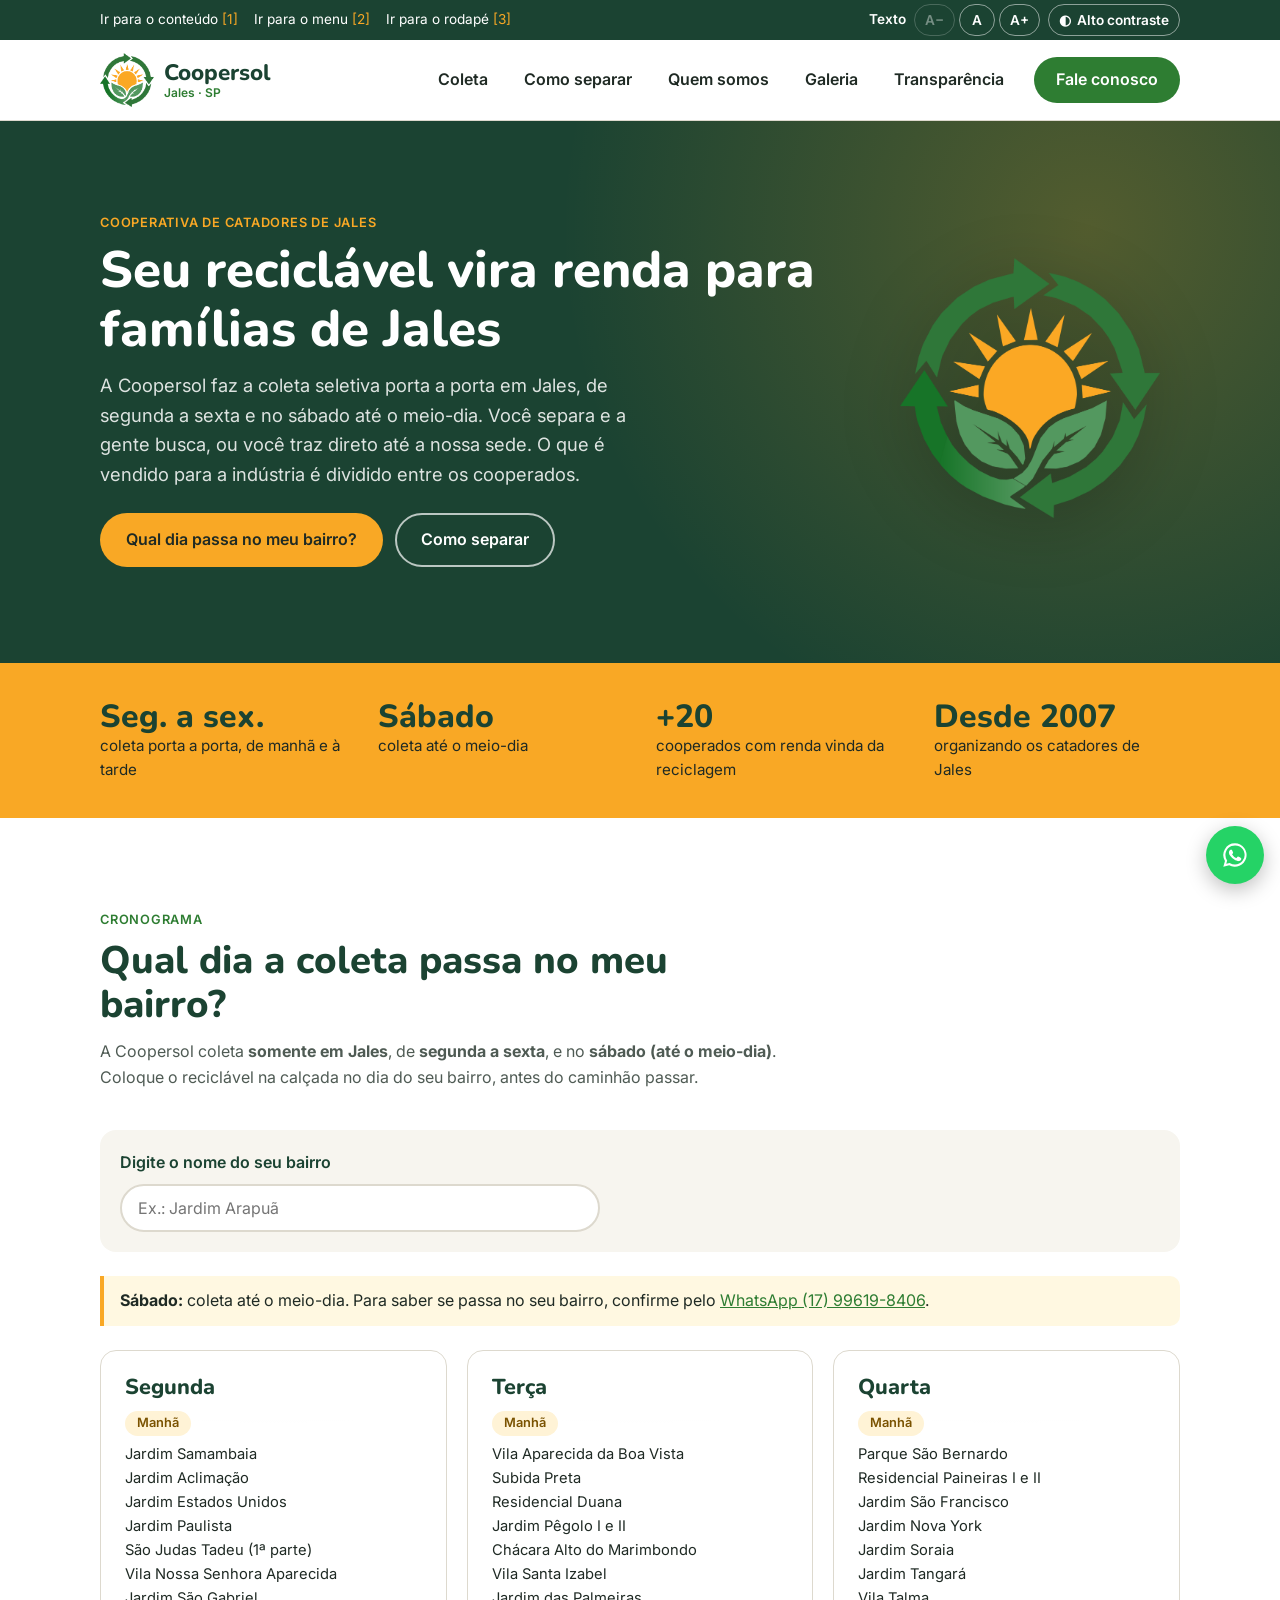
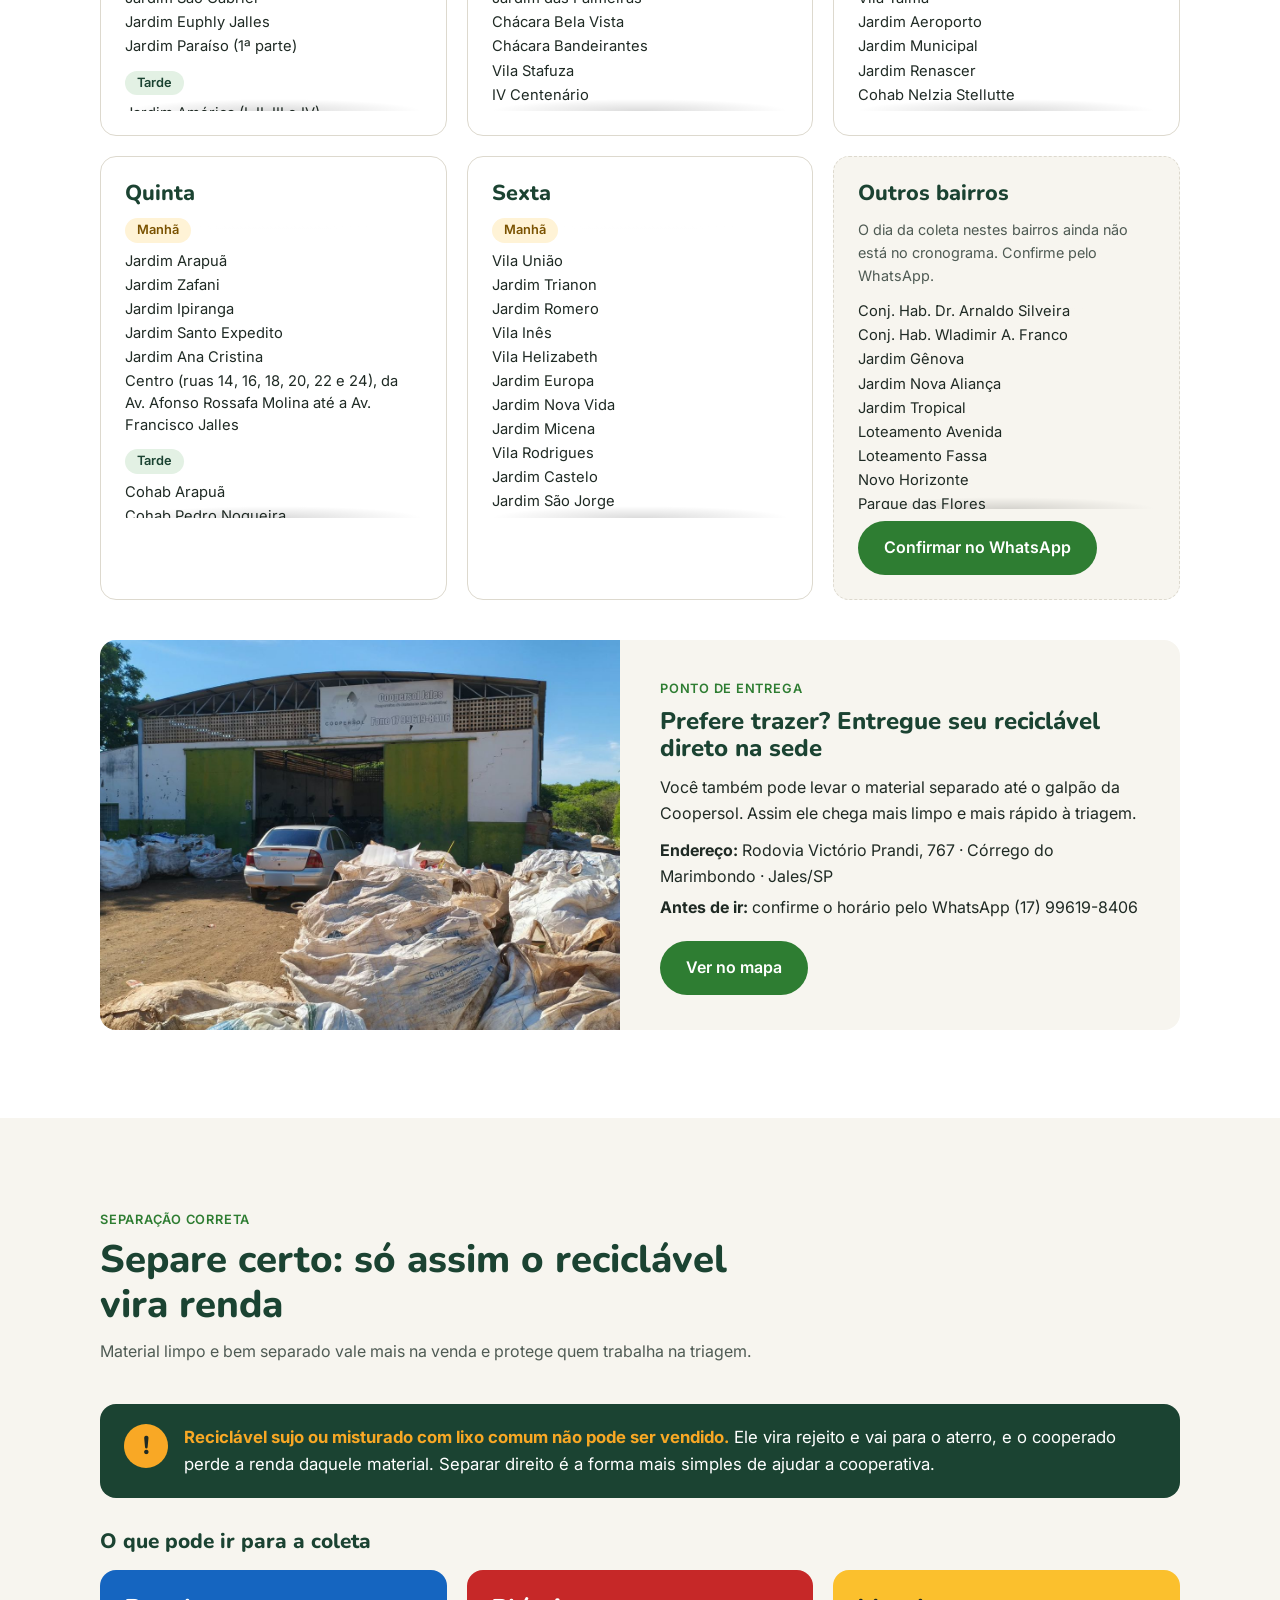
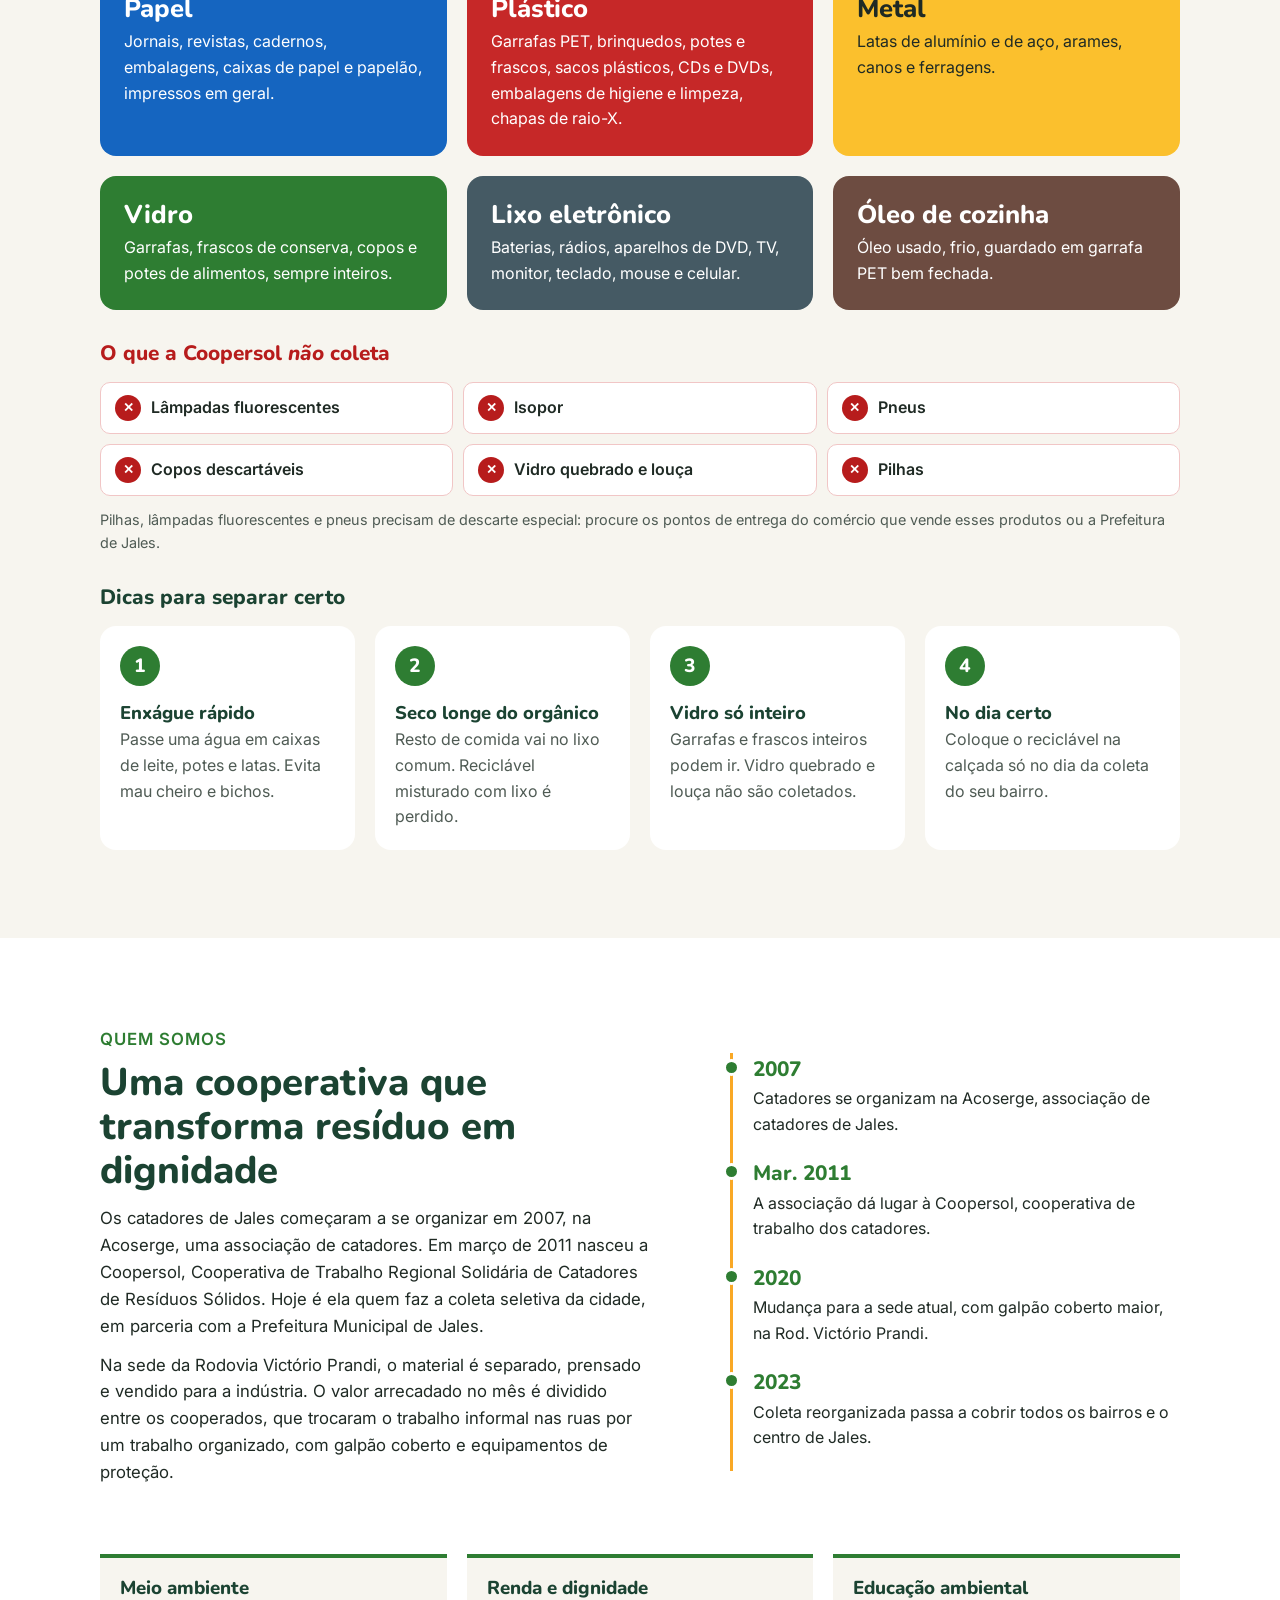
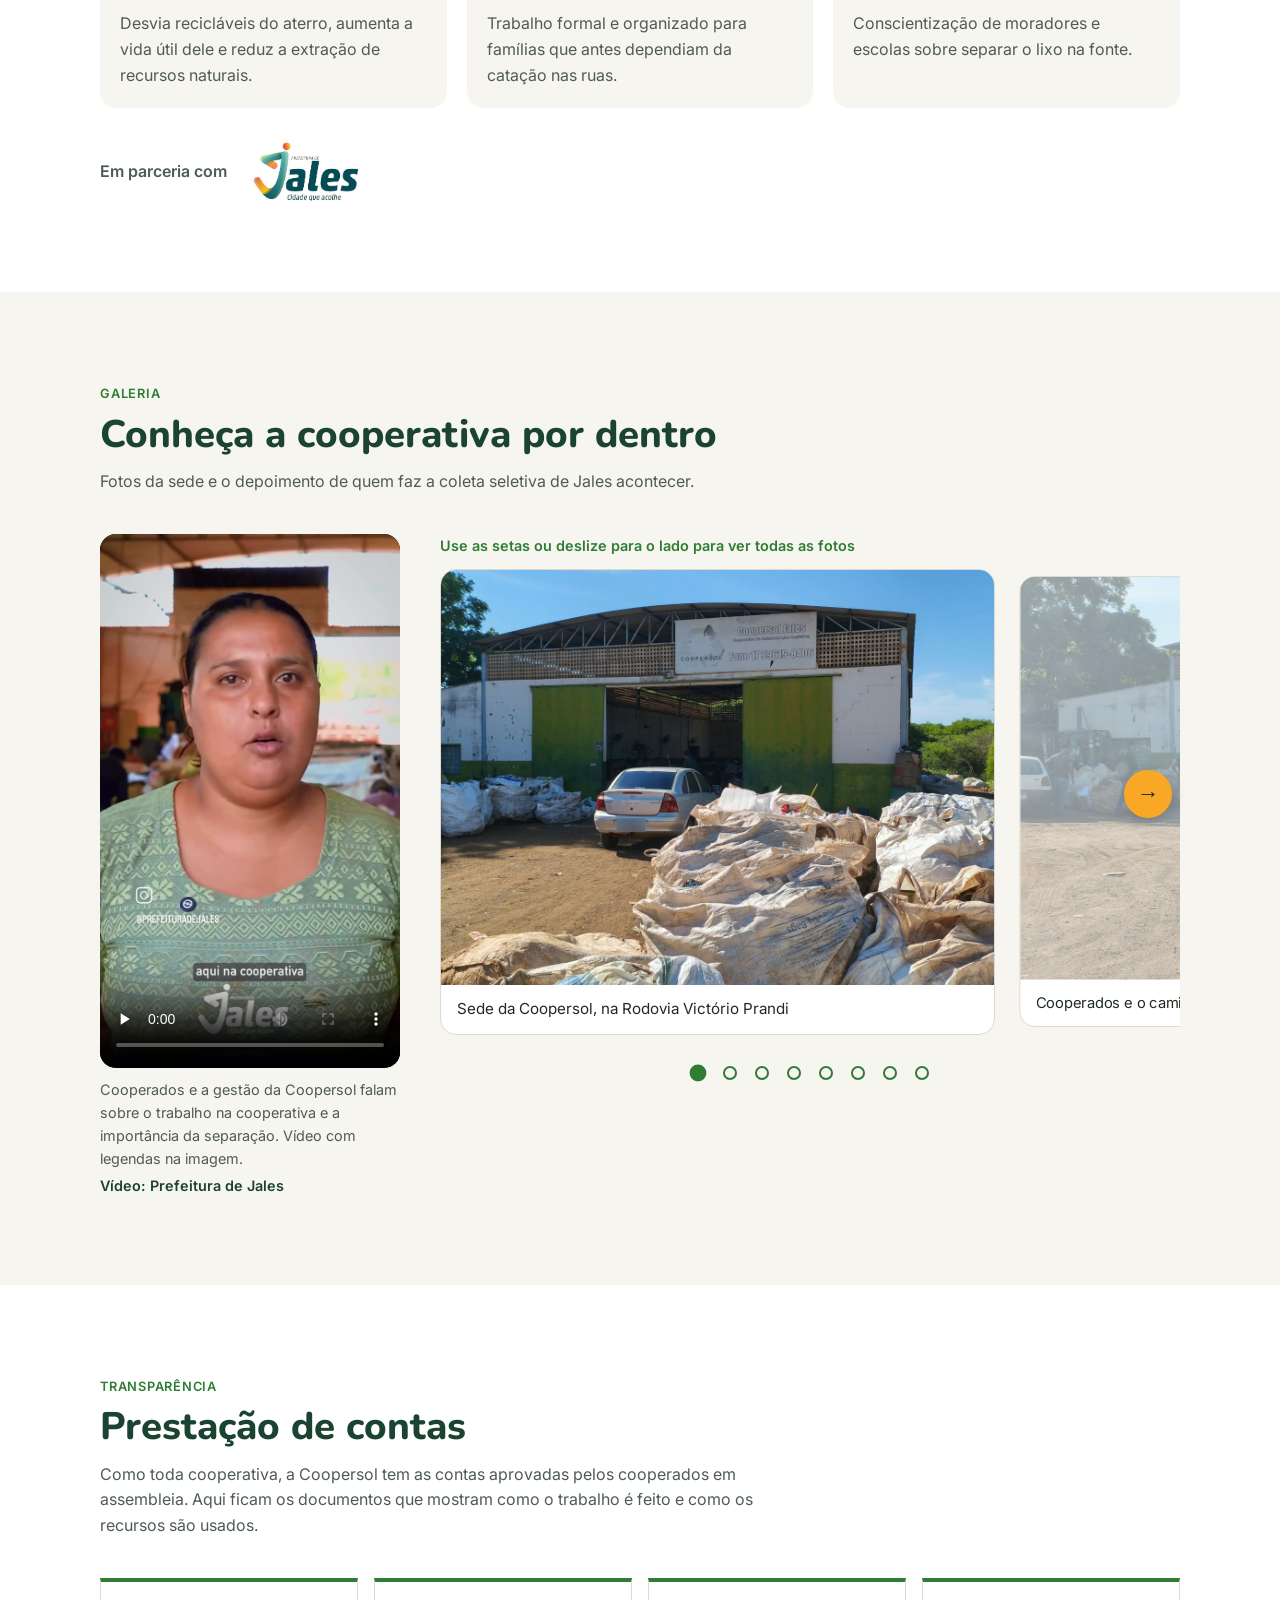
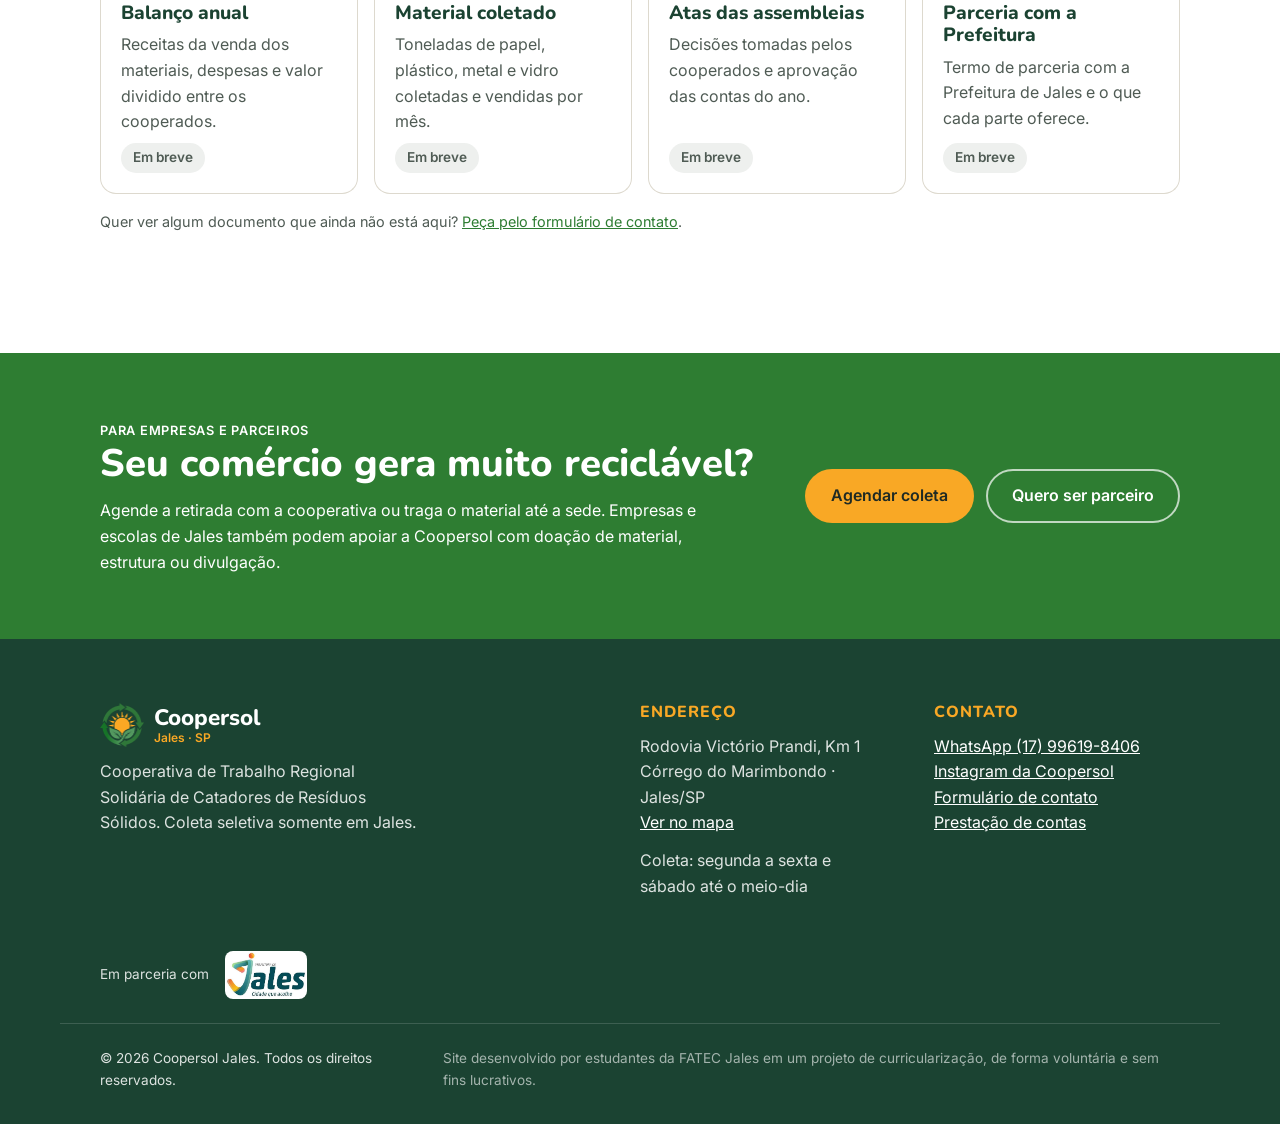
==== commit 7cd343be: "Update index.html" ====
--- a/index.html
+++ b/index.html
@@ -717,7 +717,7 @@
 
       <div class="rodape__bloco">
         <h3>Endereço</h3>
-        <p>Rodovia Victório Prandi, 767<br>Córrego do Marimbondo · Jales/SP<br>
+        <p>Rodovia Victório Prandi, Km 1<br>Córrego do Marimbondo · Jales/SP<br>
           <a href="https://www.google.com/maps/search/?api=1&amp;query=-20.307562%2C-50.548875">Ver no mapa</a></p>
         <p>Coleta: segunda a sexta e sábado até o meio-dia</p>
       </div>
